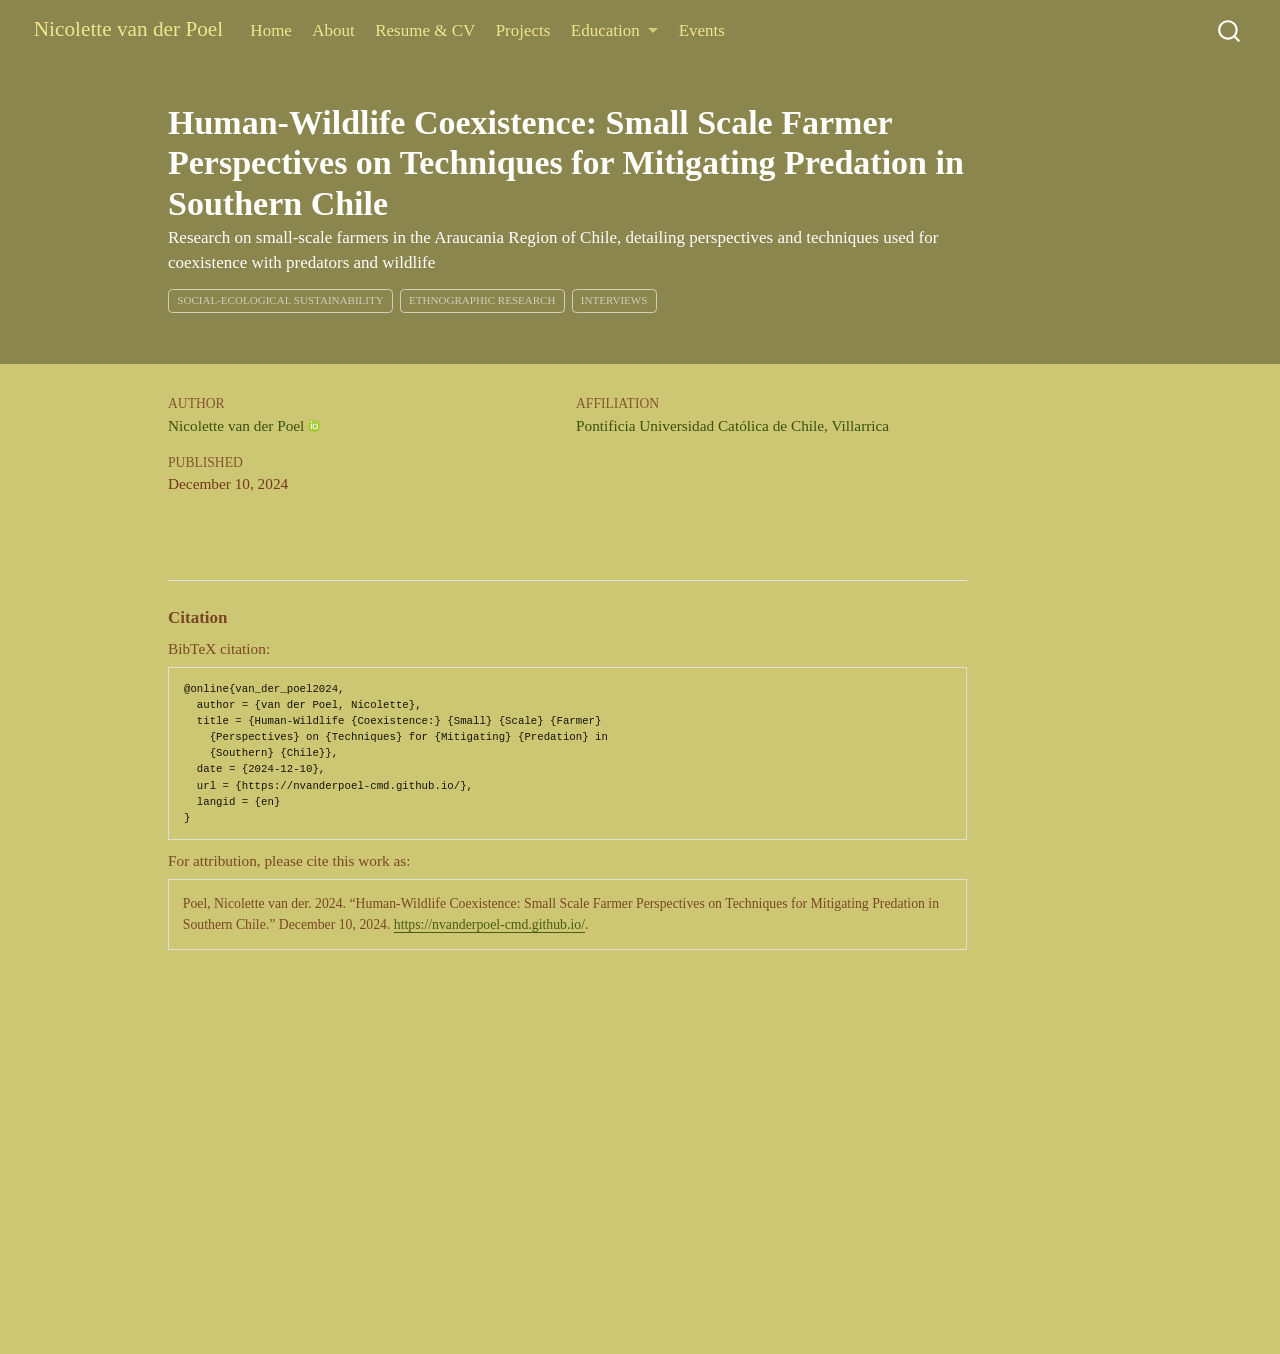
==== docs/projects/2024-fall-coexistence/index.html @ 3fca0892 "adding map" ====
<!DOCTYPE html>
<html xmlns="http://www.w3.org/1999/xhtml" lang="en" xml:lang="en"><head>

<meta charset="utf-8">
<meta name="generator" content="quarto-1.8.25">

<meta name="viewport" content="width=device-width, initial-scale=1.0, user-scalable=yes">

<meta name="author" content="Nicolette van der Poel">
<meta name="dcterms.date" content="2024-12-10">
<meta name="description" content="Research on small-scale farmers in the Araucania Region of Chile, detailing perspectives and techniques used for coexistence with predators and wildlife">

<title>Human-Wildlife Coexistence: Small Scale Farmer Perspectives on Techniques for Mitigating Predation in Southern Chile – Nicolette van der Poel</title>
<style>
code{white-space: pre-wrap;}
span.smallcaps{font-variant: small-caps;}
div.columns{display: flex; gap: min(4vw, 1.5em);}
div.column{flex: auto; overflow-x: auto;}
div.hanging-indent{margin-left: 1.5em; text-indent: -1.5em;}
ul.task-list{list-style: none;}
ul.task-list li input[type="checkbox"] {
  width: 0.8em;
  margin: 0 0.8em 0.2em -1em; /* quarto-specific, see https://github.com/quarto-dev/quarto-cli/issues/4556 */ 
  vertical-align: middle;
}
</style>


<script src="../../site_libs/quarto-nav/quarto-nav.js"></script>
<script src="../../site_libs/quarto-nav/headroom.min.js"></script>
<script src="../../site_libs/clipboard/clipboard.min.js"></script>
<script src="../../site_libs/quarto-search/autocomplete.umd.js"></script>
<script src="../../site_libs/quarto-search/fuse.min.js"></script>
<script src="../../site_libs/quarto-search/quarto-search.js"></script>
<meta name="quarto:offset" content="../../">
<script src="../../site_libs/quarto-html/quarto.js" type="module"></script>
<script src="../../site_libs/quarto-html/tabsets/tabsets.js" type="module"></script>
<script src="../../site_libs/quarto-html/axe/axe-check.js" type="module"></script>
<script src="../../site_libs/quarto-html/popper.min.js"></script>
<script src="../../site_libs/quarto-html/tippy.umd.min.js"></script>
<script src="../../site_libs/quarto-html/anchor.min.js"></script>
<link href="../../site_libs/quarto-html/tippy.css" rel="stylesheet">
<link href="../../site_libs/quarto-html/quarto-syntax-highlighting-7b89279ff1a6dce999919e0e67d4d9ec.css" rel="stylesheet" id="quarto-text-highlighting-styles">
<script src="../../site_libs/bootstrap/bootstrap.min.js"></script>
<link href="../../site_libs/bootstrap/bootstrap-icons.css" rel="stylesheet">
<link href="../../site_libs/bootstrap/bootstrap-9b3c58f791b14e5da4d002a91bb240f6.min.css" rel="stylesheet" append-hash="true" id="quarto-bootstrap" data-mode="light">
<script id="quarto-search-options" type="application/json">{
  "location": "navbar",
  "copy-button": false,
  "collapse-after": 3,
  "panel-placement": "end",
  "type": "overlay",
  "limit": 50,
  "keyboard-shortcut": [
    "f",
    "/",
    "s"
  ],
  "show-item-context": false,
  "language": {
    "search-no-results-text": "No results",
    "search-matching-documents-text": "matching documents",
    "search-copy-link-title": "Copy link to search",
    "search-hide-matches-text": "Hide additional matches",
    "search-more-match-text": "more match in this document",
    "search-more-matches-text": "more matches in this document",
    "search-clear-button-title": "Clear",
    "search-text-placeholder": "",
    "search-detached-cancel-button-title": "Cancel",
    "search-submit-button-title": "Submit",
    "search-label": "Search"
  }
}</script>


<link rel="stylesheet" href="../../styles.css">
</head>

<body class="nav-fixed quarto-light">

<div id="quarto-search-results"></div>
  <header id="quarto-header" class="headroom fixed-top quarto-banner">
    <nav class="navbar navbar-expand-lg " data-bs-theme="dark">
      <div class="navbar-container container-fluid">
      <div class="navbar-brand-container mx-auto">
    <a href="../../index.html" class="navbar-brand navbar-brand-logo">
    </a>
    <a class="navbar-brand" href="../../index.html">
    <span class="navbar-title">Nicolette van der Poel</span>
    </a>
  </div>
            <div id="quarto-search" class="" title="Search"></div>
          <button class="navbar-toggler" type="button" data-bs-toggle="collapse" data-bs-target="#navbarCollapse" aria-controls="navbarCollapse" role="menu" aria-expanded="false" aria-label="Toggle navigation" onclick="if (window.quartoToggleHeadroom) { window.quartoToggleHeadroom(); }">
  <span class="navbar-toggler-icon"></span>
</button>
          <div class="collapse navbar-collapse" id="navbarCollapse">
            <ul class="navbar-nav navbar-nav-scroll me-auto">
  <li class="nav-item">
    <a class="nav-link" href="../../index.html"> 
<span class="menu-text">Home</span></a>
  </li>  
  <li class="nav-item">
    <a class="nav-link" href="../../about.html"> 
<span class="menu-text">About</span></a>
  </li>  
  <li class="nav-item">
    <a class="nav-link" href="../../CV.html"> 
<span class="menu-text">Resume &amp; CV</span></a>
  </li>  
  <li class="nav-item">
    <a class="nav-link" href="../../projects/projects.html"> 
<span class="menu-text">Projects</span></a>
  </li>  
  <li class="nav-item dropdown ">
    <a class="nav-link dropdown-toggle" href="#" id="nav-menu-education" role="link" data-bs-toggle="dropdown" aria-expanded="false">
 <span class="menu-text">Education</span>
    </a>
    <ul class="dropdown-menu" aria-labelledby="nav-menu-education">    
        <li>
    <a class="dropdown-item" href="../../study_abroad.html">
 <span class="dropdown-text">Study Abroad</span></a>
  </li>  
        <li>
    <a class="dropdown-item" href="../../rowing.html">
 <span class="dropdown-text">Rowing</span></a>
  </li>  
    </ul>
  </li>
  <li class="nav-item">
    <span class="nav-link">
<span class="menu-text">Events</span>
    </span>
  </li>  
</ul>
          </div> <!-- /navcollapse -->
            <div class="quarto-navbar-tools">
</div>
      </div> <!-- /container-fluid -->
    </nav>
</header>
<!-- content -->
<header id="title-block-header" class="quarto-title-block default page-columns page-full">
  <div class="quarto-title-banner page-columns page-full">
    <div class="quarto-title column-body">
      <h1 class="title">Human-Wildlife Coexistence: Small Scale Farmer Perspectives on Techniques for Mitigating Predation in Southern Chile</h1>
                  <div>
        <div class="description">
          Research on small-scale farmers in the Araucania Region of Chile, detailing perspectives and techniques used for coexistence with predators and wildlife
        </div>
      </div>
                          <div class="quarto-categories">
                <div class="quarto-category">Social-Ecological Sustainability</div>
                <div class="quarto-category">Ethnographic Research</div>
                <div class="quarto-category">Interviews</div>
              </div>
                  </div>
  </div>
    
  <div class="quarto-title-meta-author">
    <div class="quarto-title-meta-heading">Author</div>
    <div class="quarto-title-meta-heading">Affiliation</div>
    
      <div class="quarto-title-meta-contents">
      <p class="author"><a href="https://nvanderpoel-cmd.github.io/">Nicolette van der Poel</a> <a href="https://orcid.org/0000-0002-5300-3075" class="quarto-title-author-orcid"> <img src="[data-uri]"></a></p>
    </div>
    <div class="quarto-title-meta-contents">
          <p class="affiliation">
              <a href="https://villarrica.uc.cl/">
              Pontificia Universidad Católica de Chile, Villarrica
              </a>
            </p>
        </div>
    </div>

  <div class="quarto-title-meta">

        
      <div>
      <div class="quarto-title-meta-heading">Published</div>
      <div class="quarto-title-meta-contents">
        <p class="date">December 10, 2024</p>
      </div>
    </div>
    
      
    </div>
    
  
  </header><div id="quarto-content" class="quarto-container page-columns page-rows-contents page-layout-article page-navbar">
<!-- sidebar -->
<!-- margin-sidebar -->
    <div id="quarto-margin-sidebar" class="sidebar margin-sidebar zindex-bottom">
        
    </div>
<!-- main -->
<main class="content quarto-banner-title-block" id="quarto-document-content">








<div id="quarto-appendix" class="default"><section class="quarto-appendix-contents" id="quarto-citation"><h2 class="anchored quarto-appendix-heading">Citation</h2><div><div class="quarto-appendix-secondary-label">BibTeX citation:</div><pre class="sourceCode code-with-copy quarto-appendix-bibtex"><code class="sourceCode bibtex">@online{van_der_poel2024,
  author = {van der Poel, Nicolette},
  title = {Human-Wildlife {Coexistence:} {Small} {Scale} {Farmer}
    {Perspectives} on {Techniques} for {Mitigating} {Predation} in
    {Southern} {Chile}},
  date = {2024-12-10},
  url = {https://nvanderpoel-cmd.github.io/},
  langid = {en}
}
</code><button title="Copy to Clipboard" class="code-copy-button"><i class="bi"></i></button></pre><div class="quarto-appendix-secondary-label">For attribution, please cite this work as:</div><div id="ref-van_der_poel2024" class="csl-entry quarto-appendix-citeas" role="listitem">
Poel, Nicolette van der. 2024. <span>“Human-Wildlife Coexistence: Small
Scale Farmer Perspectives on Techniques for Mitigating Predation in
Southern Chile.”</span> December 10, 2024. <a href="https://nvanderpoel-cmd.github.io/">https://nvanderpoel-cmd.github.io/</a>.
</div></div></section></div></main> <!-- /main -->
<script id="quarto-html-after-body" type="application/javascript">
  window.document.addEventListener("DOMContentLoaded", function (event) {
    const icon = "";
    const anchorJS = new window.AnchorJS();
    anchorJS.options = {
      placement: 'right',
      icon: icon
    };
    anchorJS.add('.anchored');
    const isCodeAnnotation = (el) => {
      for (const clz of el.classList) {
        if (clz.startsWith('code-annotation-')) {                     
          return true;
        }
      }
      return false;
    }
    const onCopySuccess = function(e) {
      // button target
      const button = e.trigger;
      // don't keep focus
      button.blur();
      // flash "checked"
      button.classList.add('code-copy-button-checked');
      var currentTitle = button.getAttribute("title");
      button.setAttribute("title", "Copied!");
      let tooltip;
      if (window.bootstrap) {
        button.setAttribute("data-bs-toggle", "tooltip");
        button.setAttribute("data-bs-placement", "left");
        button.setAttribute("data-bs-title", "Copied!");
        tooltip = new bootstrap.Tooltip(button, 
          { trigger: "manual", 
            customClass: "code-copy-button-tooltip",
            offset: [0, -8]});
        tooltip.show();    
      }
      setTimeout(function() {
        if (tooltip) {
          tooltip.hide();
          button.removeAttribute("data-bs-title");
          button.removeAttribute("data-bs-toggle");
          button.removeAttribute("data-bs-placement");
        }
        button.setAttribute("title", currentTitle);
        button.classList.remove('code-copy-button-checked');
      }, 1000);
      // clear code selection
      e.clearSelection();
    }
    const getTextToCopy = function(trigger) {
      const outerScaffold = trigger.parentElement.cloneNode(true);
      const codeEl = outerScaffold.querySelector('code');
      for (const childEl of codeEl.children) {
        if (isCodeAnnotation(childEl)) {
          childEl.remove();
        }
      }
      return codeEl.innerText;
    }
    const clipboard = new window.ClipboardJS('.code-copy-button:not([data-in-quarto-modal])', {
      text: getTextToCopy
    });
    clipboard.on('success', onCopySuccess);
    if (window.document.getElementById('quarto-embedded-source-code-modal')) {
      const clipboardModal = new window.ClipboardJS('.code-copy-button[data-in-quarto-modal]', {
        text: getTextToCopy,
        container: window.document.getElementById('quarto-embedded-source-code-modal')
      });
      clipboardModal.on('success', onCopySuccess);
    }
      var localhostRegex = new RegExp(/^(?:http|https):\/\/localhost\:?[0-9]*\//);
      var mailtoRegex = new RegExp(/^mailto:/);
        var filterRegex = new RegExp('/' + window.location.host + '/');
      var isInternal = (href) => {
          return filterRegex.test(href) || localhostRegex.test(href) || mailtoRegex.test(href);
      }
      // Inspect non-navigation links and adorn them if external
     var links = window.document.querySelectorAll('a[href]:not(.nav-link):not(.navbar-brand):not(.toc-action):not(.sidebar-link):not(.sidebar-item-toggle):not(.pagination-link):not(.no-external):not([aria-hidden]):not(.dropdown-item):not(.quarto-navigation-tool):not(.about-link)');
      for (var i=0; i<links.length; i++) {
        const link = links[i];
        if (!isInternal(link.href)) {
          // undo the damage that might have been done by quarto-nav.js in the case of
          // links that we want to consider external
          if (link.dataset.originalHref !== undefined) {
            link.href = link.dataset.originalHref;
          }
        }
      }
    function tippyHover(el, contentFn, onTriggerFn, onUntriggerFn) {
      const config = {
        allowHTML: true,
        maxWidth: 500,
        delay: 100,
        arrow: false,
        appendTo: function(el) {
            return el.parentElement;
        },
        interactive: true,
        interactiveBorder: 10,
        theme: 'quarto',
        placement: 'bottom-start',
      };
      if (contentFn) {
        config.content = contentFn;
      }
      if (onTriggerFn) {
        config.onTrigger = onTriggerFn;
      }
      if (onUntriggerFn) {
        config.onUntrigger = onUntriggerFn;
      }
      window.tippy(el, config); 
    }
    const noterefs = window.document.querySelectorAll('a[role="doc-noteref"]');
    for (var i=0; i<noterefs.length; i++) {
      const ref = noterefs[i];
      tippyHover(ref, function() {
        // use id or data attribute instead here
        let href = ref.getAttribute('data-footnote-href') || ref.getAttribute('href');
        try { href = new URL(href).hash; } catch {}
        const id = href.replace(/^#\/?/, "");
        const note = window.document.getElementById(id);
        if (note) {
          return note.innerHTML;
        } else {
          return "";
        }
      });
    }
    const xrefs = window.document.querySelectorAll('a.quarto-xref');
    const processXRef = (id, note) => {
      // Strip column container classes
      const stripColumnClz = (el) => {
        el.classList.remove("page-full", "page-columns");
        if (el.children) {
          for (const child of el.children) {
            stripColumnClz(child);
          }
        }
      }
      stripColumnClz(note)
      if (id === null || id.startsWith('sec-')) {
        // Special case sections, only their first couple elements
        const container = document.createElement("div");
        if (note.children && note.children.length > 2) {
          container.appendChild(note.children[0].cloneNode(true));
          for (let i = 1; i < note.children.length; i++) {
            const child = note.children[i];
            if (child.tagName === "P" && child.innerText === "") {
              continue;
            } else {
              container.appendChild(child.cloneNode(true));
              break;
            }
          }
          if (window.Quarto?.typesetMath) {
            window.Quarto.typesetMath(container);
          }
          return container.innerHTML
        } else {
          if (window.Quarto?.typesetMath) {
            window.Quarto.typesetMath(note);
          }
          return note.innerHTML;
        }
      } else {
        // Remove any anchor links if they are present
        const anchorLink = note.querySelector('a.anchorjs-link');
        if (anchorLink) {
          anchorLink.remove();
        }
        if (window.Quarto?.typesetMath) {
          window.Quarto.typesetMath(note);
        }
        if (note.classList.contains("callout")) {
          return note.outerHTML;
        } else {
          return note.innerHTML;
        }
      }
    }
    for (var i=0; i<xrefs.length; i++) {
      const xref = xrefs[i];
      tippyHover(xref, undefined, function(instance) {
        instance.disable();
        let url = xref.getAttribute('href');
        let hash = undefined; 
        if (url.startsWith('#')) {
          hash = url;
        } else {
          try { hash = new URL(url).hash; } catch {}
        }
        if (hash) {
          const id = hash.replace(/^#\/?/, "");
          const note = window.document.getElementById(id);
          if (note !== null) {
            try {
              const html = processXRef(id, note.cloneNode(true));
              instance.setContent(html);
            } finally {
              instance.enable();
              instance.show();
            }
          } else {
            // See if we can fetch this
            fetch(url.split('#')[0])
            .then(res => res.text())
            .then(html => {
              const parser = new DOMParser();
              const htmlDoc = parser.parseFromString(html, "text/html");
              const note = htmlDoc.getElementById(id);
              if (note !== null) {
                const html = processXRef(id, note);
                instance.setContent(html);
              } 
            }).finally(() => {
              instance.enable();
              instance.show();
            });
          }
        } else {
          // See if we can fetch a full url (with no hash to target)
          // This is a special case and we should probably do some content thinning / targeting
          fetch(url)
          .then(res => res.text())
          .then(html => {
            const parser = new DOMParser();
            const htmlDoc = parser.parseFromString(html, "text/html");
            const note = htmlDoc.querySelector('main.content');
            if (note !== null) {
              // This should only happen for chapter cross references
              // (since there is no id in the URL)
              // remove the first header
              if (note.children.length > 0 && note.children[0].tagName === "HEADER") {
                note.children[0].remove();
              }
              const html = processXRef(null, note);
              instance.setContent(html);
            } 
          }).finally(() => {
            instance.enable();
            instance.show();
          });
        }
      }, function(instance) {
      });
    }
        let selectedAnnoteEl;
        const selectorForAnnotation = ( cell, annotation) => {
          let cellAttr = 'data-code-cell="' + cell + '"';
          let lineAttr = 'data-code-annotation="' +  annotation + '"';
          const selector = 'span[' + cellAttr + '][' + lineAttr + ']';
          return selector;
        }
        const selectCodeLines = (annoteEl) => {
          const doc = window.document;
          const targetCell = annoteEl.getAttribute("data-target-cell");
          const targetAnnotation = annoteEl.getAttribute("data-target-annotation");
          const annoteSpan = window.document.querySelector(selectorForAnnotation(targetCell, targetAnnotation));
          const lines = annoteSpan.getAttribute("data-code-lines").split(",");
          const lineIds = lines.map((line) => {
            return targetCell + "-" + line;
          })
          let top = null;
          let height = null;
          let parent = null;
          if (lineIds.length > 0) {
              //compute the position of the single el (top and bottom and make a div)
              const el = window.document.getElementById(lineIds[0]);
              top = el.offsetTop;
              height = el.offsetHeight;
              parent = el.parentElement.parentElement;
            if (lineIds.length > 1) {
              const lastEl = window.document.getElementById(lineIds[lineIds.length - 1]);
              const bottom = lastEl.offsetTop + lastEl.offsetHeight;
              height = bottom - top;
            }
            if (top !== null && height !== null && parent !== null) {
              // cook up a div (if necessary) and position it 
              let div = window.document.getElementById("code-annotation-line-highlight");
              if (div === null) {
                div = window.document.createElement("div");
                div.setAttribute("id", "code-annotation-line-highlight");
                div.style.position = 'absolute';
                parent.appendChild(div);
              }
              div.style.top = top - 2 + "px";
              div.style.height = height + 4 + "px";
              div.style.left = 0;
              let gutterDiv = window.document.getElementById("code-annotation-line-highlight-gutter");
              if (gutterDiv === null) {
                gutterDiv = window.document.createElement("div");
                gutterDiv.setAttribute("id", "code-annotation-line-highlight-gutter");
                gutterDiv.style.position = 'absolute';
                const codeCell = window.document.getElementById(targetCell);
                const gutter = codeCell.querySelector('.code-annotation-gutter');
                gutter.appendChild(gutterDiv);
              }
              gutterDiv.style.top = top - 2 + "px";
              gutterDiv.style.height = height + 4 + "px";
            }
            selectedAnnoteEl = annoteEl;
          }
        };
        const unselectCodeLines = () => {
          const elementsIds = ["code-annotation-line-highlight", "code-annotation-line-highlight-gutter"];
          elementsIds.forEach((elId) => {
            const div = window.document.getElementById(elId);
            if (div) {
              div.remove();
            }
          });
          selectedAnnoteEl = undefined;
        };
          // Handle positioning of the toggle
      window.addEventListener(
        "resize",
        throttle(() => {
          elRect = undefined;
          if (selectedAnnoteEl) {
            selectCodeLines(selectedAnnoteEl);
          }
        }, 10)
      );
      function throttle(fn, ms) {
      let throttle = false;
      let timer;
        return (...args) => {
          if(!throttle) { // first call gets through
              fn.apply(this, args);
              throttle = true;
          } else { // all the others get throttled
              if(timer) clearTimeout(timer); // cancel #2
              timer = setTimeout(() => {
                fn.apply(this, args);
                timer = throttle = false;
              }, ms);
          }
        };
      }
        // Attach click handler to the DT
        const annoteDls = window.document.querySelectorAll('dt[data-target-cell]');
        for (const annoteDlNode of annoteDls) {
          annoteDlNode.addEventListener('click', (event) => {
            const clickedEl = event.target;
            if (clickedEl !== selectedAnnoteEl) {
              unselectCodeLines();
              const activeEl = window.document.querySelector('dt[data-target-cell].code-annotation-active');
              if (activeEl) {
                activeEl.classList.remove('code-annotation-active');
              }
              selectCodeLines(clickedEl);
              clickedEl.classList.add('code-annotation-active');
            } else {
              // Unselect the line
              unselectCodeLines();
              clickedEl.classList.remove('code-annotation-active');
            }
          });
        }
    const findCites = (el) => {
      const parentEl = el.parentElement;
      if (parentEl) {
        const cites = parentEl.dataset.cites;
        if (cites) {
          return {
            el,
            cites: cites.split(' ')
          };
        } else {
          return findCites(el.parentElement)
        }
      } else {
        return undefined;
      }
    };
    var bibliorefs = window.document.querySelectorAll('a[role="doc-biblioref"]');
    for (var i=0; i<bibliorefs.length; i++) {
      const ref = bibliorefs[i];
      const citeInfo = findCites(ref);
      if (citeInfo) {
        tippyHover(citeInfo.el, function() {
          var popup = window.document.createElement('div');
          citeInfo.cites.forEach(function(cite) {
            var citeDiv = window.document.createElement('div');
            citeDiv.classList.add('hanging-indent');
            citeDiv.classList.add('csl-entry');
            var biblioDiv = window.document.getElementById('ref-' + cite);
            if (biblioDiv) {
              citeDiv.innerHTML = biblioDiv.innerHTML;
            }
            popup.appendChild(citeDiv);
          });
          return popup.innerHTML;
        });
      }
    }
  });
  </script>
</div> <!-- /content -->




</body></html>
---- docs/site_libs/quarto-html/tippy.css ----
.tippy-box[data-animation=fade][data-state=hidden]{opacity:0}[data-tippy-root]{max-width:calc(100vw - 10px)}.tippy-box{position:relative;background-color:#333;color:#fff;border-radius:4px;font-size:14px;line-height:1.4;white-space:normal;outline:0;transition-property:transform,visibility,opacity}.tippy-box[data-placement^=top]>.tippy-arrow{bottom:0}.tippy-box[data-placement^=top]>.tippy-arrow:before{bottom:-7px;left:0;border-width:8px 8px 0;border-top-color:initial;transform-origin:center top}.tippy-box[data-placement^=bottom]>.tippy-arrow{top:0}.tippy-box[data-placement^=bottom]>.tippy-arrow:before{top:-7px;left:0;border-width:0 8px 8px;border-bottom-color:initial;transform-origin:center bottom}.tippy-box[data-placement^=left]>.tippy-arrow{right:0}.tippy-box[data-placement^=left]>.tippy-arrow:before{border-width:8px 0 8px 8px;border-left-color:initial;right:-7px;transform-origin:center left}.tippy-box[data-placement^=right]>.tippy-arrow{left:0}.tippy-box[data-placement^=right]>.tippy-arrow:before{left:-7px;border-width:8px 8px 8px 0;border-right-color:initial;transform-origin:center right}.tippy-box[data-inertia][data-state=visible]{transition-timing-function:cubic-bezier(.54,1.5,.38,1.11)}.tippy-arrow{width:16px;height:16px;color:#333}.tippy-arrow:before{content:"";position:absolute;border-color:transparent;border-style:solid}.tippy-content{position:relative;padding:5px 9px;z-index:1}
---- docs/site_libs/quarto-html/quarto-syntax-highlighting-7b89279ff1a6dce999919e0e67d4d9ec.css ----
/* quarto syntax highlight colors */
:root {
  --quarto-hl-ot-color: #003B4F;
  --quarto-hl-at-color: #657422;
  --quarto-hl-ss-color: #20794D;
  --quarto-hl-an-color: #5E5E5E;
  --quarto-hl-fu-color: #4758AB;
  --quarto-hl-st-color: #20794D;
  --quarto-hl-cf-color: #003B4F;
  --quarto-hl-op-color: #5E5E5E;
  --quarto-hl-er-color: #AD0000;
  --quarto-hl-bn-color: #AD0000;
  --quarto-hl-al-color: #AD0000;
  --quarto-hl-va-color: #111111;
  --quarto-hl-bu-color: inherit;
  --quarto-hl-ex-color: inherit;
  --quarto-hl-pp-color: #AD0000;
  --quarto-hl-in-color: #5E5E5E;
  --quarto-hl-vs-color: #20794D;
  --quarto-hl-wa-color: #5E5E5E;
  --quarto-hl-do-color: #5E5E5E;
  --quarto-hl-im-color: #00769E;
  --quarto-hl-ch-color: #20794D;
  --quarto-hl-dt-color: #AD0000;
  --quarto-hl-fl-color: #AD0000;
  --quarto-hl-co-color: #5E5E5E;
  --quarto-hl-cv-color: #5E5E5E;
  --quarto-hl-cn-color: #8f5902;
  --quarto-hl-sc-color: #5E5E5E;
  --quarto-hl-dv-color: #AD0000;
  --quarto-hl-kw-color: #003B4F;
}

/* other quarto variables */
:root {
  --quarto-font-monospace: SFMono-Regular, Menlo, Monaco, Consolas, "Liberation Mono", "Courier New", monospace;
}

/* syntax highlight based on Pandoc's rules */
pre > code.sourceCode > span {
  color: #003B4F;
}

code.sourceCode > span {
  color: #003B4F;
}

div.sourceCode,
div.sourceCode pre.sourceCode {
  color: #003B4F;
}

/* Normal */
code span {
  color: #003B4F;
}

/* Alert */
code span.al {
  color: #AD0000;
  font-style: inherit;
}

/* Annotation */
code span.an {
  color: #5E5E5E;
  font-style: inherit;
}

/* Attribute */
code span.at {
  color: #657422;
  font-style: inherit;
}

/* BaseN */
code span.bn {
  color: #AD0000;
  font-style: inherit;
}

/* BuiltIn */
code span.bu {
  font-style: inherit;
}

/* ControlFlow */
code span.cf {
  color: #003B4F;
  font-weight: bold;
  font-style: inherit;
}

/* Char */
code span.ch {
  color: #20794D;
  font-style: inherit;
}

/* Constant */
code span.cn {
  color: #8f5902;
  font-style: inherit;
}

/* Comment */
code span.co {
  color: #5E5E5E;
  font-style: inherit;
}

/* CommentVar */
code span.cv {
  color: #5E5E5E;
  font-style: italic;
}

/* Documentation */
code span.do {
  color: #5E5E5E;
  font-style: italic;
}

/* DataType */
code span.dt {
  color: #AD0000;
  font-style: inherit;
}

/* DecVal */
code span.dv {
  color: #AD0000;
  font-style: inherit;
}

/* Error */
code span.er {
  color: #AD0000;
  font-style: inherit;
}

/* Extension */
code span.ex {
  font-style: inherit;
}

/* Float */
code span.fl {
  color: #AD0000;
  font-style: inherit;
}

/* Function */
code span.fu {
  color: #4758AB;
  font-style: inherit;
}

/* Import */
code span.im {
  color: #00769E;
  font-style: inherit;
}

/* Information */
code span.in {
  color: #5E5E5E;
  font-style: inherit;
}

/* Keyword */
code span.kw {
  color: #003B4F;
  font-weight: bold;
  font-style: inherit;
}

/* Operator */
code span.op {
  color: #5E5E5E;
  font-style: inherit;
}

/* Other */
code span.ot {
  color: #003B4F;
  font-style: inherit;
}

/* Preprocessor */
code span.pp {
  color: #AD0000;
  font-style: inherit;
}

/* SpecialChar */
code span.sc {
  color: #5E5E5E;
  font-style: inherit;
}

/* SpecialString */
code span.ss {
  color: #20794D;
  font-style: inherit;
}

/* String */
code span.st {
  color: #20794D;
  font-style: inherit;
}

/* Variable */
code span.va {
  color: #111111;
  font-style: inherit;
}

/* VerbatimString */
code span.vs {
  color: #20794D;
  font-style: inherit;
}

/* Warning */
code span.wa {
  color: #5E5E5E;
  font-style: italic;
}

.prevent-inlining {
  content: "</";
}

/*# sourceMappingURL=3944bc705cfaf4c80e56f77c5205168a.css.map */
---- docs/styles.css ----
// define Sass vars 
$dark_olive: #B3B854;
$khakisp: #BDB76B;
$darkbrown: #713A1C;
$khaki: #F0E68C;


// use vars in CSS rules (we'll learn more about how to write CSS soon!) 
h1, h2, h3 {
  color: $dark_olive;
}

.btn {
  background: $khakisp;
  color: $dark_olive; 
  border-color: $darkbrown;
}
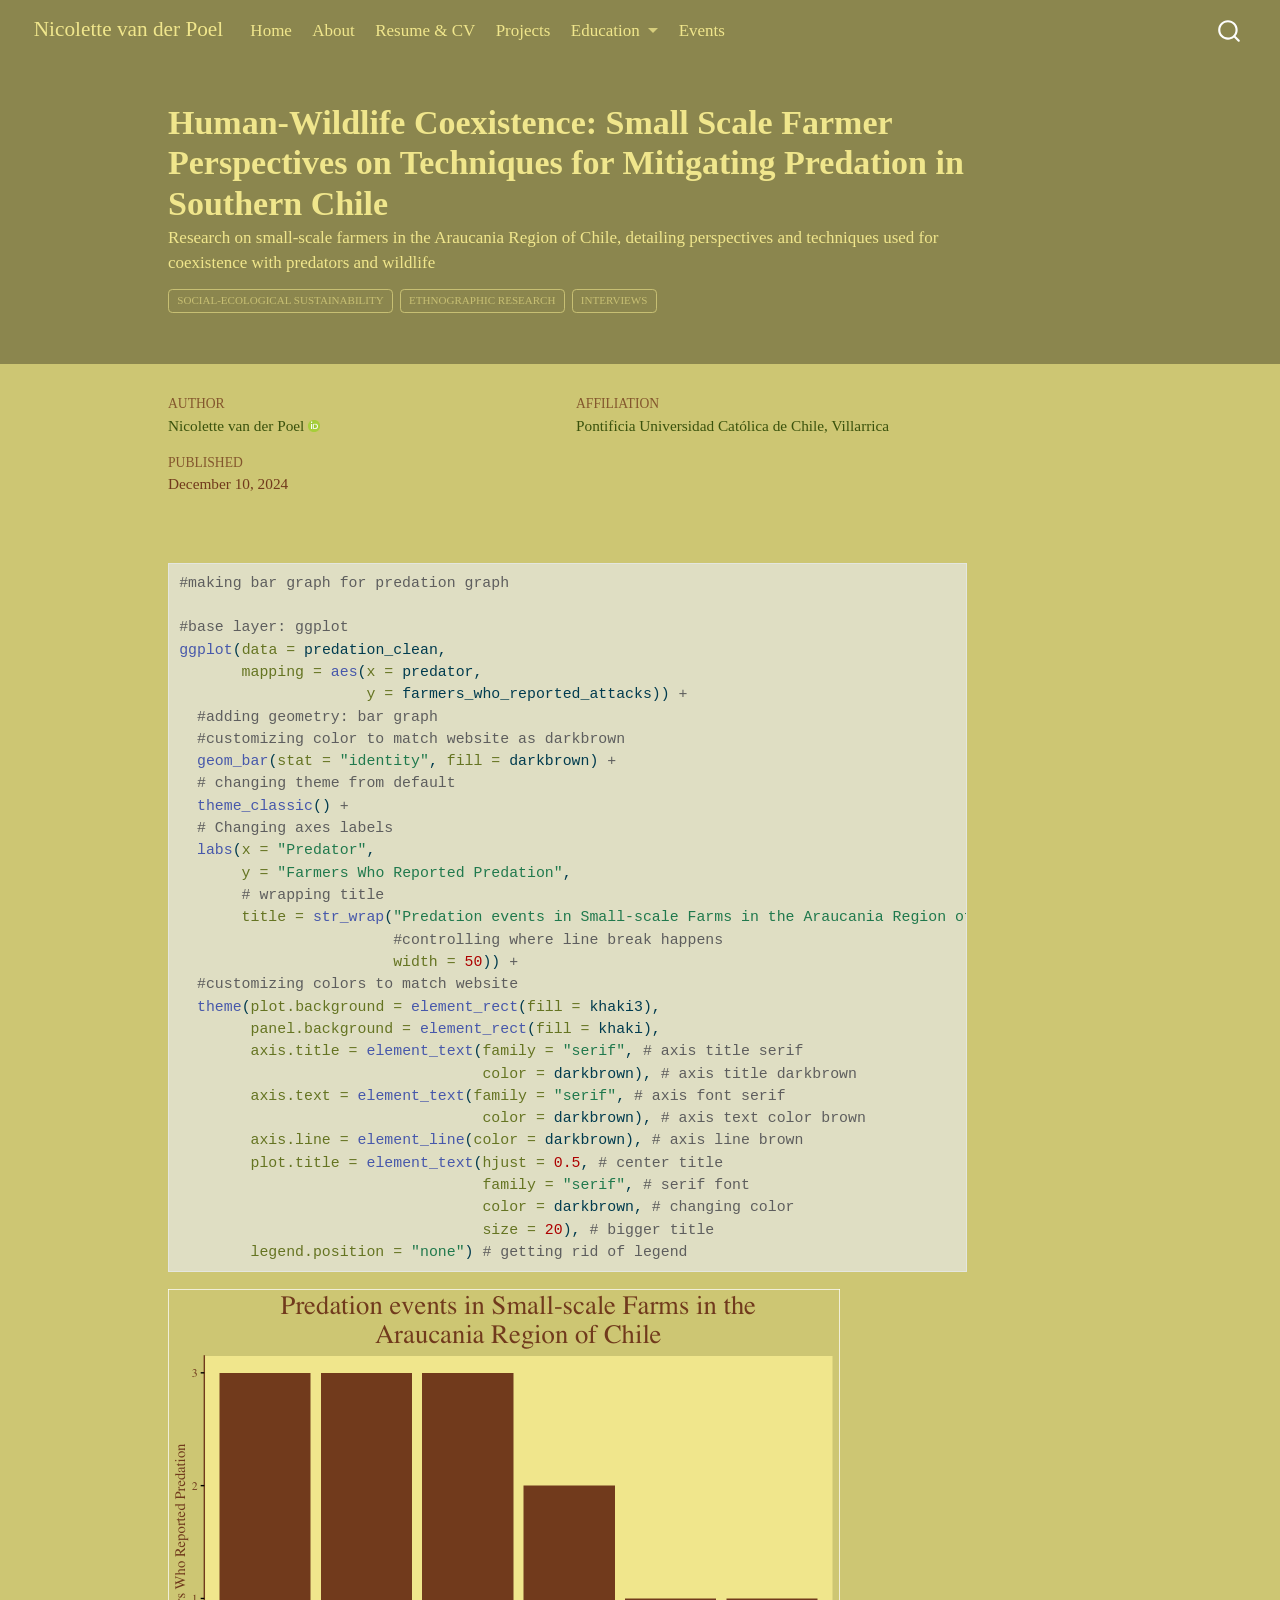
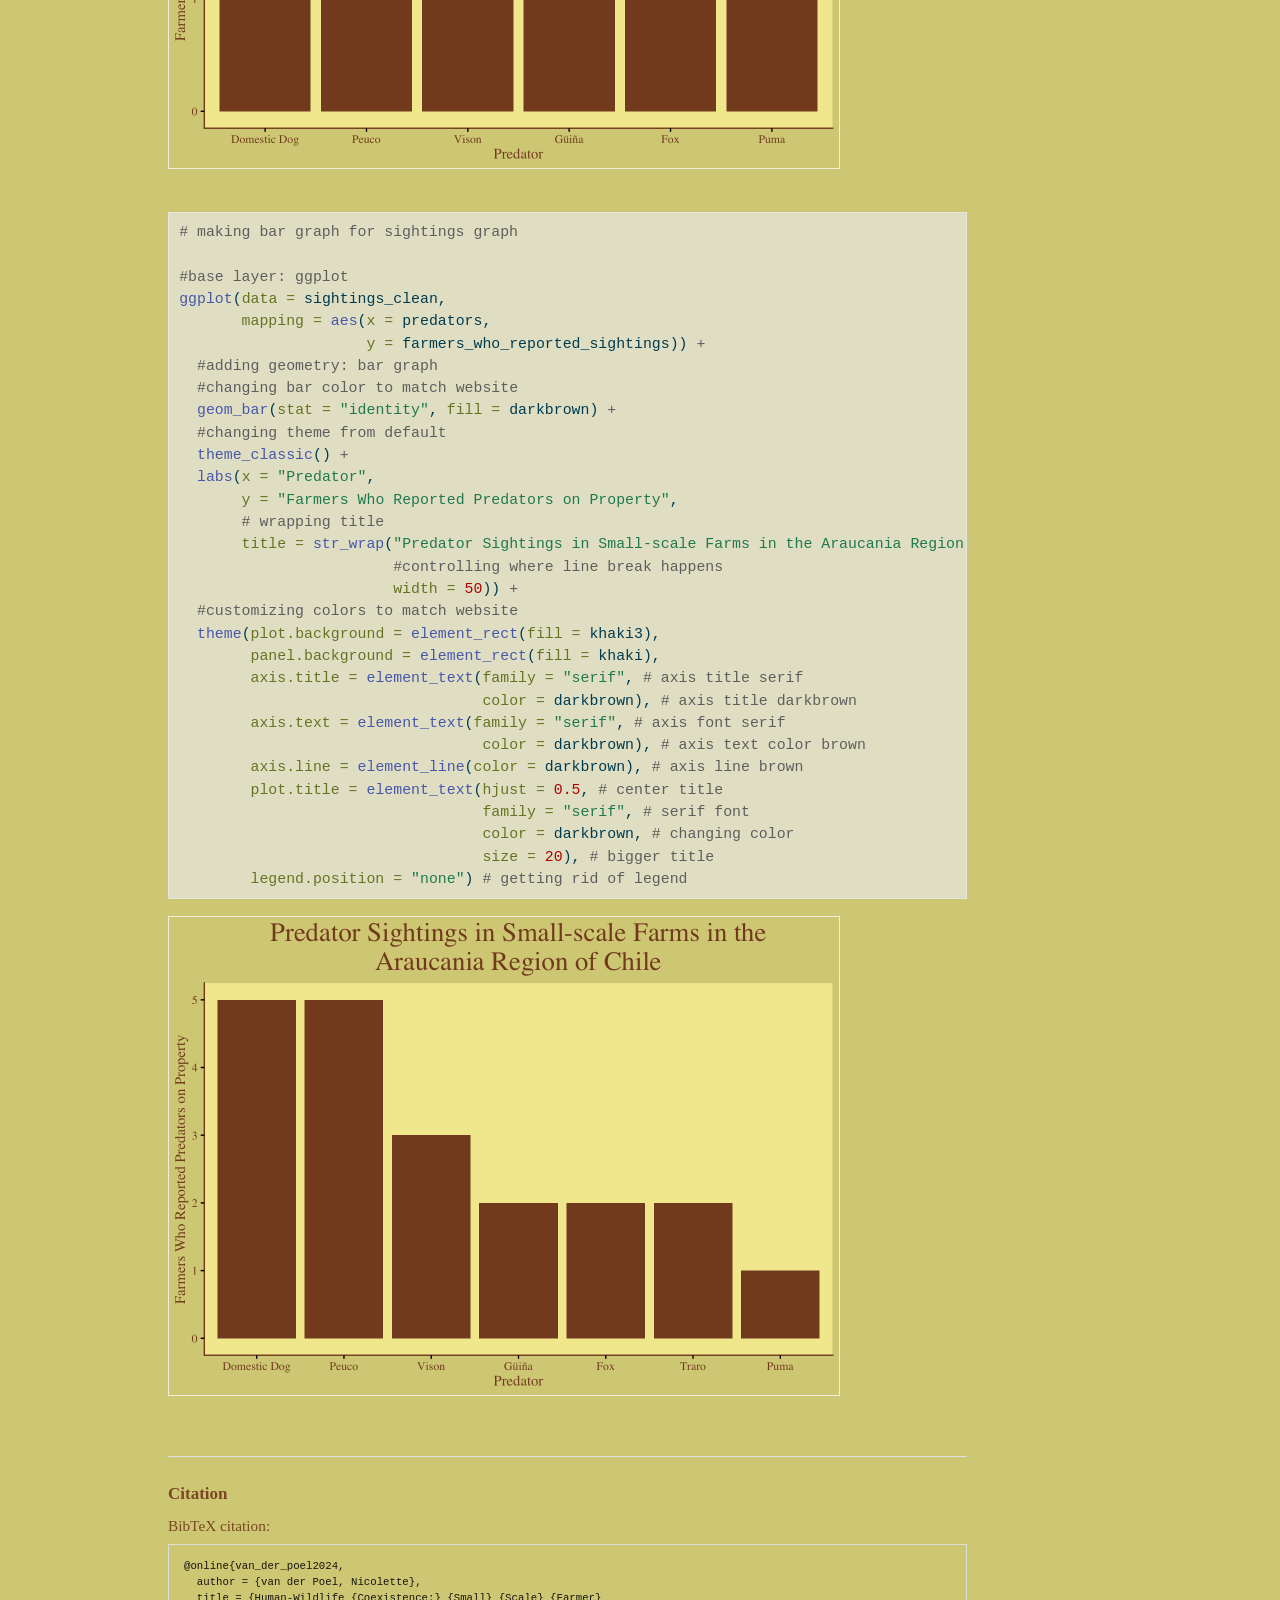
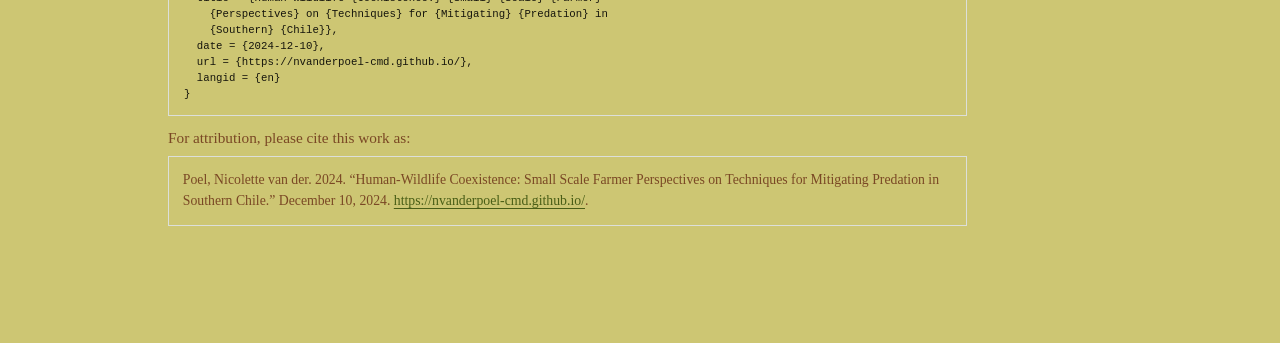
==== commit 9bf6b7b0: "changes to aesthetica and banner" ====
--- a/docs/projects/2024-fall-coexistence/index.html
+++ b/docs/projects/2024-fall-coexistence/index.html
@@ -22,6 +22,41 @@
   width: 0.8em;
   margin: 0 0.8em 0.2em -1em; /* quarto-specific, see https://github.com/quarto-dev/quarto-cli/issues/4556 */ 
   vertical-align: middle;
+}
+/* CSS for syntax highlighting */
+html { -webkit-text-size-adjust: 100%; }
+pre > code.sourceCode { white-space: pre; position: relative; }
+pre > code.sourceCode > span { display: inline-block; line-height: 1.25; }
+pre > code.sourceCode > span:empty { height: 1.2em; }
+.sourceCode { overflow: visible; }
+code.sourceCode > span { color: inherit; text-decoration: inherit; }
+div.sourceCode { margin: 1em 0; }
+pre.sourceCode { margin: 0; }
+@media screen {
+div.sourceCode { overflow: auto; }
+}
+@media print {
+pre > code.sourceCode { white-space: pre-wrap; }
+pre > code.sourceCode > span { text-indent: -5em; padding-left: 5em; }
+}
+pre.numberSource code
+  { counter-reset: source-line 0; }
+pre.numberSource code > span
+  { position: relative; left: -4em; counter-increment: source-line; }
+pre.numberSource code > span > a:first-child::before
+  { content: counter(source-line);
+    position: relative; left: -1em; text-align: right; vertical-align: baseline;
+    border: none; display: inline-block;
+    -webkit-touch-callout: none; -webkit-user-select: none;
+    -khtml-user-select: none; -moz-user-select: none;
+    -ms-user-select: none; user-select: none;
+    padding: 0 4px; width: 4em;
+  }
+pre.numberSource { margin-left: 3em;  padding-left: 4px; }
+div.sourceCode
+  {   }
+@media screen {
+pre > code.sourceCode > span > a:first-child::before { text-decoration: underline; }
 }
 </style>
 
@@ -43,7 +78,7 @@
 <link href="../../site_libs/quarto-html/quarto-syntax-highlighting-7b89279ff1a6dce999919e0e67d4d9ec.css" rel="stylesheet" id="quarto-text-highlighting-styles">
 <script src="../../site_libs/bootstrap/bootstrap.min.js"></script>
 <link href="../../site_libs/bootstrap/bootstrap-icons.css" rel="stylesheet">
-<link href="../../site_libs/bootstrap/bootstrap-9b3c58f791b14e5da4d002a91bb240f6.min.css" rel="stylesheet" append-hash="true" id="quarto-bootstrap" data-mode="light">
+<link href="../../site_libs/bootstrap/bootstrap-6fc08f0b5b0c1828bf74d64142d1db09.min.css" rel="stylesheet" append-hash="true" id="quarto-bootstrap" data-mode="light">
 <script id="quarto-search-options" type="application/json">{
   "location": "navbar",
   "copy-button": false,
@@ -199,6 +234,85 @@
 
 
 
+<div class="cell">
+<div class="code-copy-outer-scaffold"><div class="sourceCode cell-code" id="cb1"><pre class="sourceCode r code-with-copy"><code class="sourceCode r"><span id="cb1-1"><a href="#cb1-1" aria-hidden="true" tabindex="-1"></a><span class="co">#making bar graph for predation graph</span></span>
+<span id="cb1-2"><a href="#cb1-2" aria-hidden="true" tabindex="-1"></a></span>
+<span id="cb1-3"><a href="#cb1-3" aria-hidden="true" tabindex="-1"></a><span class="co">#base layer: ggplot</span></span>
+<span id="cb1-4"><a href="#cb1-4" aria-hidden="true" tabindex="-1"></a><span class="fu">ggplot</span>(<span class="at">data =</span> predation_clean,</span>
+<span id="cb1-5"><a href="#cb1-5" aria-hidden="true" tabindex="-1"></a>       <span class="at">mapping =</span> <span class="fu">aes</span>(<span class="at">x =</span> predator,</span>
+<span id="cb1-6"><a href="#cb1-6" aria-hidden="true" tabindex="-1"></a>                     <span class="at">y =</span> farmers_who_reported_attacks)) <span class="sc">+</span></span>
+<span id="cb1-7"><a href="#cb1-7" aria-hidden="true" tabindex="-1"></a>  <span class="co">#adding geometry: bar graph</span></span>
+<span id="cb1-8"><a href="#cb1-8" aria-hidden="true" tabindex="-1"></a>  <span class="co">#customizing color to match website as darkbrown</span></span>
+<span id="cb1-9"><a href="#cb1-9" aria-hidden="true" tabindex="-1"></a>  <span class="fu">geom_bar</span>(<span class="at">stat =</span> <span class="st">"identity"</span>, <span class="at">fill =</span> darkbrown) <span class="sc">+</span></span>
+<span id="cb1-10"><a href="#cb1-10" aria-hidden="true" tabindex="-1"></a>  <span class="co"># changing theme from default</span></span>
+<span id="cb1-11"><a href="#cb1-11" aria-hidden="true" tabindex="-1"></a>  <span class="fu">theme_classic</span>() <span class="sc">+</span></span>
+<span id="cb1-12"><a href="#cb1-12" aria-hidden="true" tabindex="-1"></a>  <span class="co"># Changing axes labels</span></span>
+<span id="cb1-13"><a href="#cb1-13" aria-hidden="true" tabindex="-1"></a>  <span class="fu">labs</span>(<span class="at">x =</span> <span class="st">"Predator"</span>,</span>
+<span id="cb1-14"><a href="#cb1-14" aria-hidden="true" tabindex="-1"></a>       <span class="at">y =</span> <span class="st">"Farmers Who Reported Predation"</span>,</span>
+<span id="cb1-15"><a href="#cb1-15" aria-hidden="true" tabindex="-1"></a>       <span class="co"># wrapping title</span></span>
+<span id="cb1-16"><a href="#cb1-16" aria-hidden="true" tabindex="-1"></a>       <span class="at">title =</span> <span class="fu">str_wrap</span>(<span class="st">"Predation events in Small-scale Farms in the Araucania Region of Chile"</span>,</span>
+<span id="cb1-17"><a href="#cb1-17" aria-hidden="true" tabindex="-1"></a>                        <span class="co">#controlling where line break happens</span></span>
+<span id="cb1-18"><a href="#cb1-18" aria-hidden="true" tabindex="-1"></a>                        <span class="at">width =</span> <span class="dv">50</span>)) <span class="sc">+</span></span>
+<span id="cb1-19"><a href="#cb1-19" aria-hidden="true" tabindex="-1"></a>  <span class="co">#customizing colors to match website</span></span>
+<span id="cb1-20"><a href="#cb1-20" aria-hidden="true" tabindex="-1"></a>  <span class="fu">theme</span>(<span class="at">plot.background =</span> <span class="fu">element_rect</span>(<span class="at">fill =</span> khaki3),</span>
+<span id="cb1-21"><a href="#cb1-21" aria-hidden="true" tabindex="-1"></a>        <span class="at">panel.background =</span> <span class="fu">element_rect</span>(<span class="at">fill =</span> khaki),</span>
+<span id="cb1-22"><a href="#cb1-22" aria-hidden="true" tabindex="-1"></a>        <span class="at">axis.title =</span> <span class="fu">element_text</span>(<span class="at">family =</span> <span class="st">"serif"</span>, <span class="co"># axis title serif</span></span>
+<span id="cb1-23"><a href="#cb1-23" aria-hidden="true" tabindex="-1"></a>                                  <span class="at">color =</span> darkbrown), <span class="co"># axis title darkbrown</span></span>
+<span id="cb1-24"><a href="#cb1-24" aria-hidden="true" tabindex="-1"></a>        <span class="at">axis.text =</span> <span class="fu">element_text</span>(<span class="at">family =</span> <span class="st">"serif"</span>, <span class="co"># axis font serif</span></span>
+<span id="cb1-25"><a href="#cb1-25" aria-hidden="true" tabindex="-1"></a>                                  <span class="at">color =</span> darkbrown), <span class="co"># axis text color brown</span></span>
+<span id="cb1-26"><a href="#cb1-26" aria-hidden="true" tabindex="-1"></a>        <span class="at">axis.line =</span> <span class="fu">element_line</span>(<span class="at">color =</span> darkbrown), <span class="co"># axis line brown</span></span>
+<span id="cb1-27"><a href="#cb1-27" aria-hidden="true" tabindex="-1"></a>        <span class="at">plot.title =</span> <span class="fu">element_text</span>(<span class="at">hjust =</span> <span class="fl">0.5</span>, <span class="co"># center title</span></span>
+<span id="cb1-28"><a href="#cb1-28" aria-hidden="true" tabindex="-1"></a>                                  <span class="at">family =</span> <span class="st">"serif"</span>, <span class="co"># serif font</span></span>
+<span id="cb1-29"><a href="#cb1-29" aria-hidden="true" tabindex="-1"></a>                                  <span class="at">color =</span> darkbrown, <span class="co"># changing color</span></span>
+<span id="cb1-30"><a href="#cb1-30" aria-hidden="true" tabindex="-1"></a>                                  <span class="at">size =</span> <span class="dv">20</span>), <span class="co"># bigger title</span></span>
+<span id="cb1-31"><a href="#cb1-31" aria-hidden="true" tabindex="-1"></a>        <span class="at">legend.position =</span> <span class="st">"none"</span>) <span class="co"># getting rid of legend</span></span></code></pre></div><button title="Copy to Clipboard" class="code-copy-button"><i class="bi"></i></button></div>
+<div class="cell-output-display">
+<div>
+<figure class="figure">
+<p><img src="index_files/figure-html/predation visualization-1.png" class="img-fluid figure-img" width="672"></p>
+</figure>
+</div>
+</div>
+</div>
+<div class="cell">
+<div class="code-copy-outer-scaffold"><div class="sourceCode cell-code" id="cb2"><pre class="sourceCode r code-with-copy"><code class="sourceCode r"><span id="cb2-1"><a href="#cb2-1" aria-hidden="true" tabindex="-1"></a><span class="co"># making bar graph for sightings graph</span></span>
+<span id="cb2-2"><a href="#cb2-2" aria-hidden="true" tabindex="-1"></a></span>
+<span id="cb2-3"><a href="#cb2-3" aria-hidden="true" tabindex="-1"></a><span class="co">#base layer: ggplot</span></span>
+<span id="cb2-4"><a href="#cb2-4" aria-hidden="true" tabindex="-1"></a><span class="fu">ggplot</span>(<span class="at">data =</span> sightings_clean,</span>
+<span id="cb2-5"><a href="#cb2-5" aria-hidden="true" tabindex="-1"></a>       <span class="at">mapping =</span> <span class="fu">aes</span>(<span class="at">x =</span> predators,</span>
+<span id="cb2-6"><a href="#cb2-6" aria-hidden="true" tabindex="-1"></a>                     <span class="at">y =</span> farmers_who_reported_sightings)) <span class="sc">+</span></span>
+<span id="cb2-7"><a href="#cb2-7" aria-hidden="true" tabindex="-1"></a>  <span class="co">#adding geometry: bar graph</span></span>
+<span id="cb2-8"><a href="#cb2-8" aria-hidden="true" tabindex="-1"></a>  <span class="co">#changing bar color to match website</span></span>
+<span id="cb2-9"><a href="#cb2-9" aria-hidden="true" tabindex="-1"></a>  <span class="fu">geom_bar</span>(<span class="at">stat =</span> <span class="st">"identity"</span>, <span class="at">fill =</span> darkbrown) <span class="sc">+</span></span>
+<span id="cb2-10"><a href="#cb2-10" aria-hidden="true" tabindex="-1"></a>  <span class="co">#changing theme from default</span></span>
+<span id="cb2-11"><a href="#cb2-11" aria-hidden="true" tabindex="-1"></a>  <span class="fu">theme_classic</span>() <span class="sc">+</span></span>
+<span id="cb2-12"><a href="#cb2-12" aria-hidden="true" tabindex="-1"></a>  <span class="fu">labs</span>(<span class="at">x =</span> <span class="st">"Predator"</span>,</span>
+<span id="cb2-13"><a href="#cb2-13" aria-hidden="true" tabindex="-1"></a>       <span class="at">y =</span> <span class="st">"Farmers Who Reported Predators on Property"</span>,</span>
+<span id="cb2-14"><a href="#cb2-14" aria-hidden="true" tabindex="-1"></a>       <span class="co"># wrapping title</span></span>
+<span id="cb2-15"><a href="#cb2-15" aria-hidden="true" tabindex="-1"></a>       <span class="at">title =</span> <span class="fu">str_wrap</span>(<span class="st">"Predator Sightings in Small-scale Farms in the Araucania Region of Chile"</span>,</span>
+<span id="cb2-16"><a href="#cb2-16" aria-hidden="true" tabindex="-1"></a>                        <span class="co">#controlling where line break happens</span></span>
+<span id="cb2-17"><a href="#cb2-17" aria-hidden="true" tabindex="-1"></a>                        <span class="at">width =</span> <span class="dv">50</span>)) <span class="sc">+</span></span>
+<span id="cb2-18"><a href="#cb2-18" aria-hidden="true" tabindex="-1"></a>  <span class="co">#customizing colors to match website</span></span>
+<span id="cb2-19"><a href="#cb2-19" aria-hidden="true" tabindex="-1"></a>  <span class="fu">theme</span>(<span class="at">plot.background =</span> <span class="fu">element_rect</span>(<span class="at">fill =</span> khaki3),</span>
+<span id="cb2-20"><a href="#cb2-20" aria-hidden="true" tabindex="-1"></a>        <span class="at">panel.background =</span> <span class="fu">element_rect</span>(<span class="at">fill =</span> khaki),</span>
+<span id="cb2-21"><a href="#cb2-21" aria-hidden="true" tabindex="-1"></a>        <span class="at">axis.title =</span> <span class="fu">element_text</span>(<span class="at">family =</span> <span class="st">"serif"</span>, <span class="co"># axis title serif</span></span>
+<span id="cb2-22"><a href="#cb2-22" aria-hidden="true" tabindex="-1"></a>                                  <span class="at">color =</span> darkbrown), <span class="co"># axis title darkbrown</span></span>
+<span id="cb2-23"><a href="#cb2-23" aria-hidden="true" tabindex="-1"></a>        <span class="at">axis.text =</span> <span class="fu">element_text</span>(<span class="at">family =</span> <span class="st">"serif"</span>, <span class="co"># axis font serif</span></span>
+<span id="cb2-24"><a href="#cb2-24" aria-hidden="true" tabindex="-1"></a>                                  <span class="at">color =</span> darkbrown), <span class="co"># axis text color brown</span></span>
+<span id="cb2-25"><a href="#cb2-25" aria-hidden="true" tabindex="-1"></a>        <span class="at">axis.line =</span> <span class="fu">element_line</span>(<span class="at">color =</span> darkbrown), <span class="co"># axis line brown</span></span>
+<span id="cb2-26"><a href="#cb2-26" aria-hidden="true" tabindex="-1"></a>        <span class="at">plot.title =</span> <span class="fu">element_text</span>(<span class="at">hjust =</span> <span class="fl">0.5</span>, <span class="co"># center title</span></span>
+<span id="cb2-27"><a href="#cb2-27" aria-hidden="true" tabindex="-1"></a>                                  <span class="at">family =</span> <span class="st">"serif"</span>, <span class="co"># serif font</span></span>
+<span id="cb2-28"><a href="#cb2-28" aria-hidden="true" tabindex="-1"></a>                                  <span class="at">color =</span> darkbrown, <span class="co"># changing color</span></span>
+<span id="cb2-29"><a href="#cb2-29" aria-hidden="true" tabindex="-1"></a>                                  <span class="at">size =</span> <span class="dv">20</span>), <span class="co"># bigger title</span></span>
+<span id="cb2-30"><a href="#cb2-30" aria-hidden="true" tabindex="-1"></a>        <span class="at">legend.position =</span> <span class="st">"none"</span>) <span class="co"># getting rid of legend</span></span></code></pre></div><button title="Copy to Clipboard" class="code-copy-button"><i class="bi"></i></button></div>
+<div class="cell-output-display">
+<div>
+<figure class="figure">
+<p><img src="index_files/figure-html/Predator Sightings Visualization-1.png" class="img-fluid figure-img" width="672"></p>
+</figure>
+</div>
+</div>
+</div>
 
 
 
--- a/docs/styles.css
+++ b/docs/styles.css
@@ -15,6 +15,13 @@
   color: $dark_olive; 
   border-color: $darkbrown;
 }
+.quarto-title-banner h1, h2, h3{
+  color: $khaki;
+}
+
+.quarto-title-banner h1{
+  color: #F0E68C;
+}
 
 
 
@@ -29,6 +36,3 @@
 
 
 
-
-
-
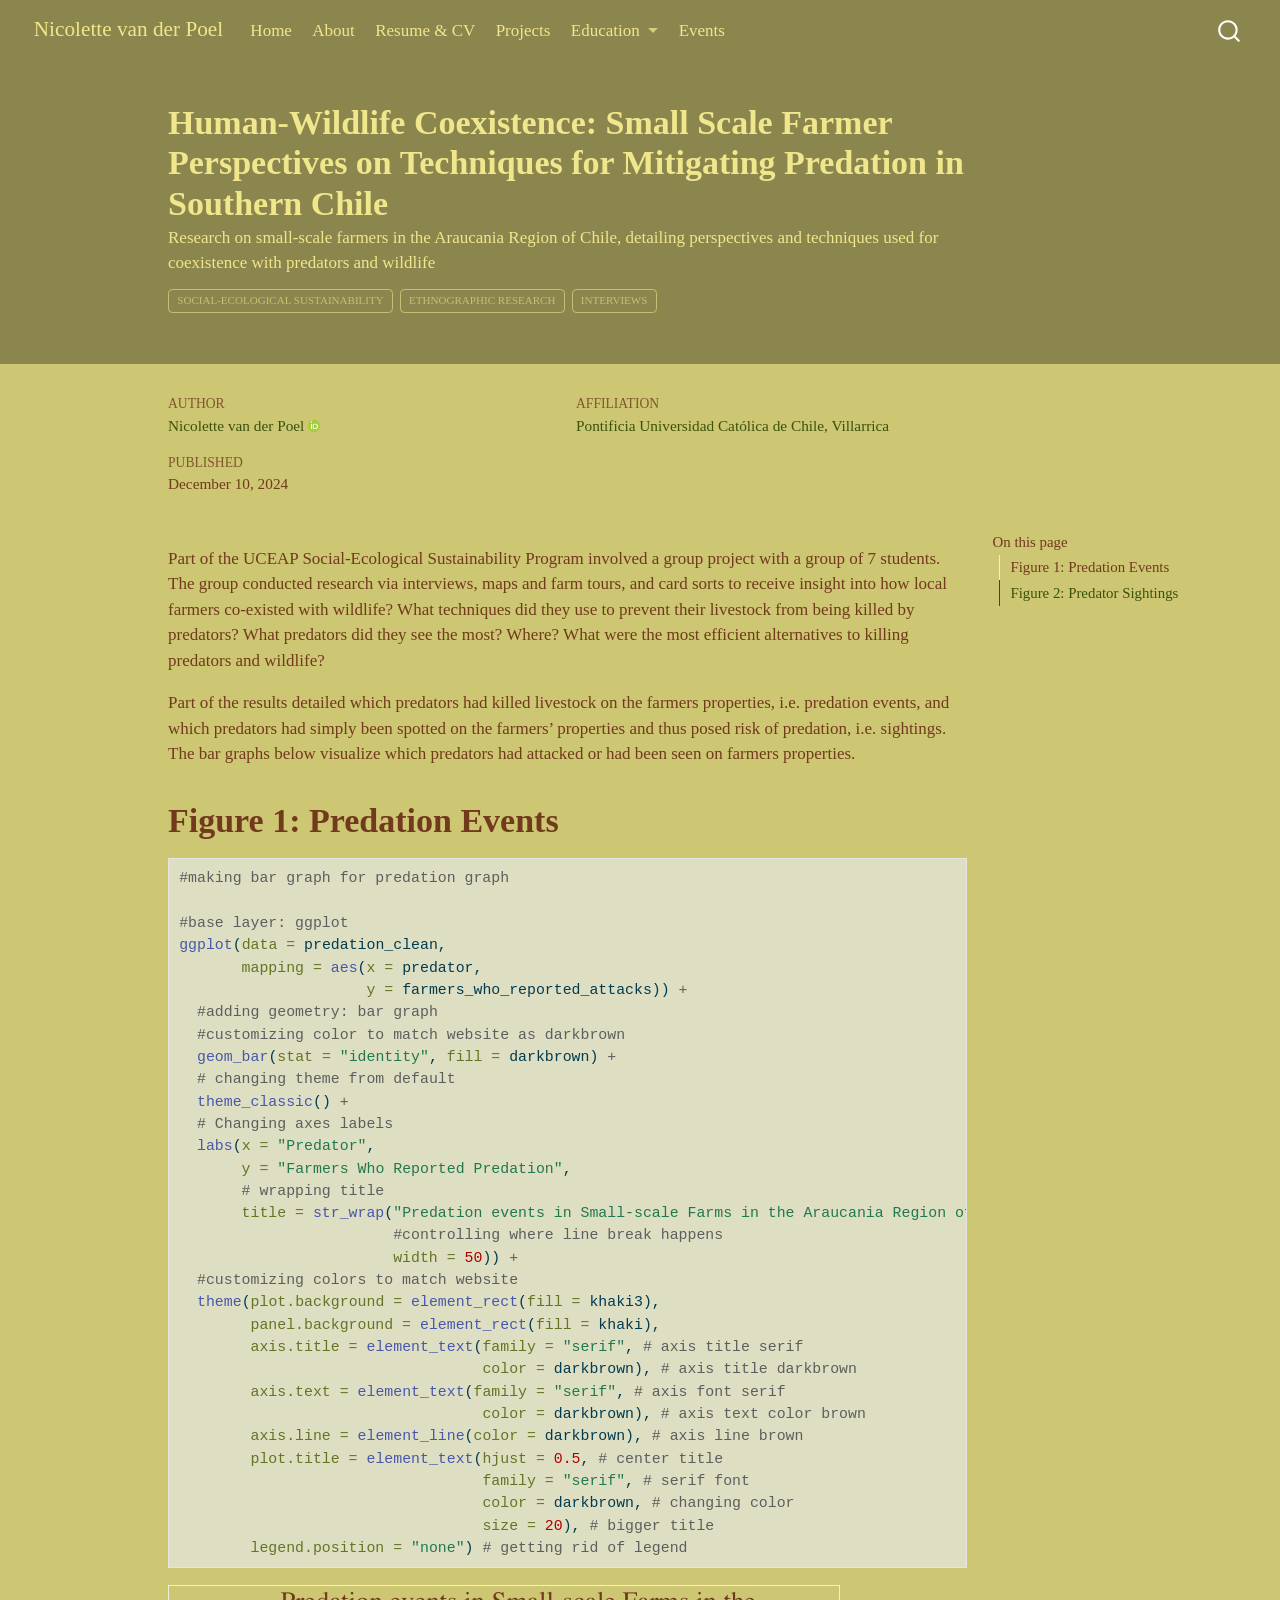
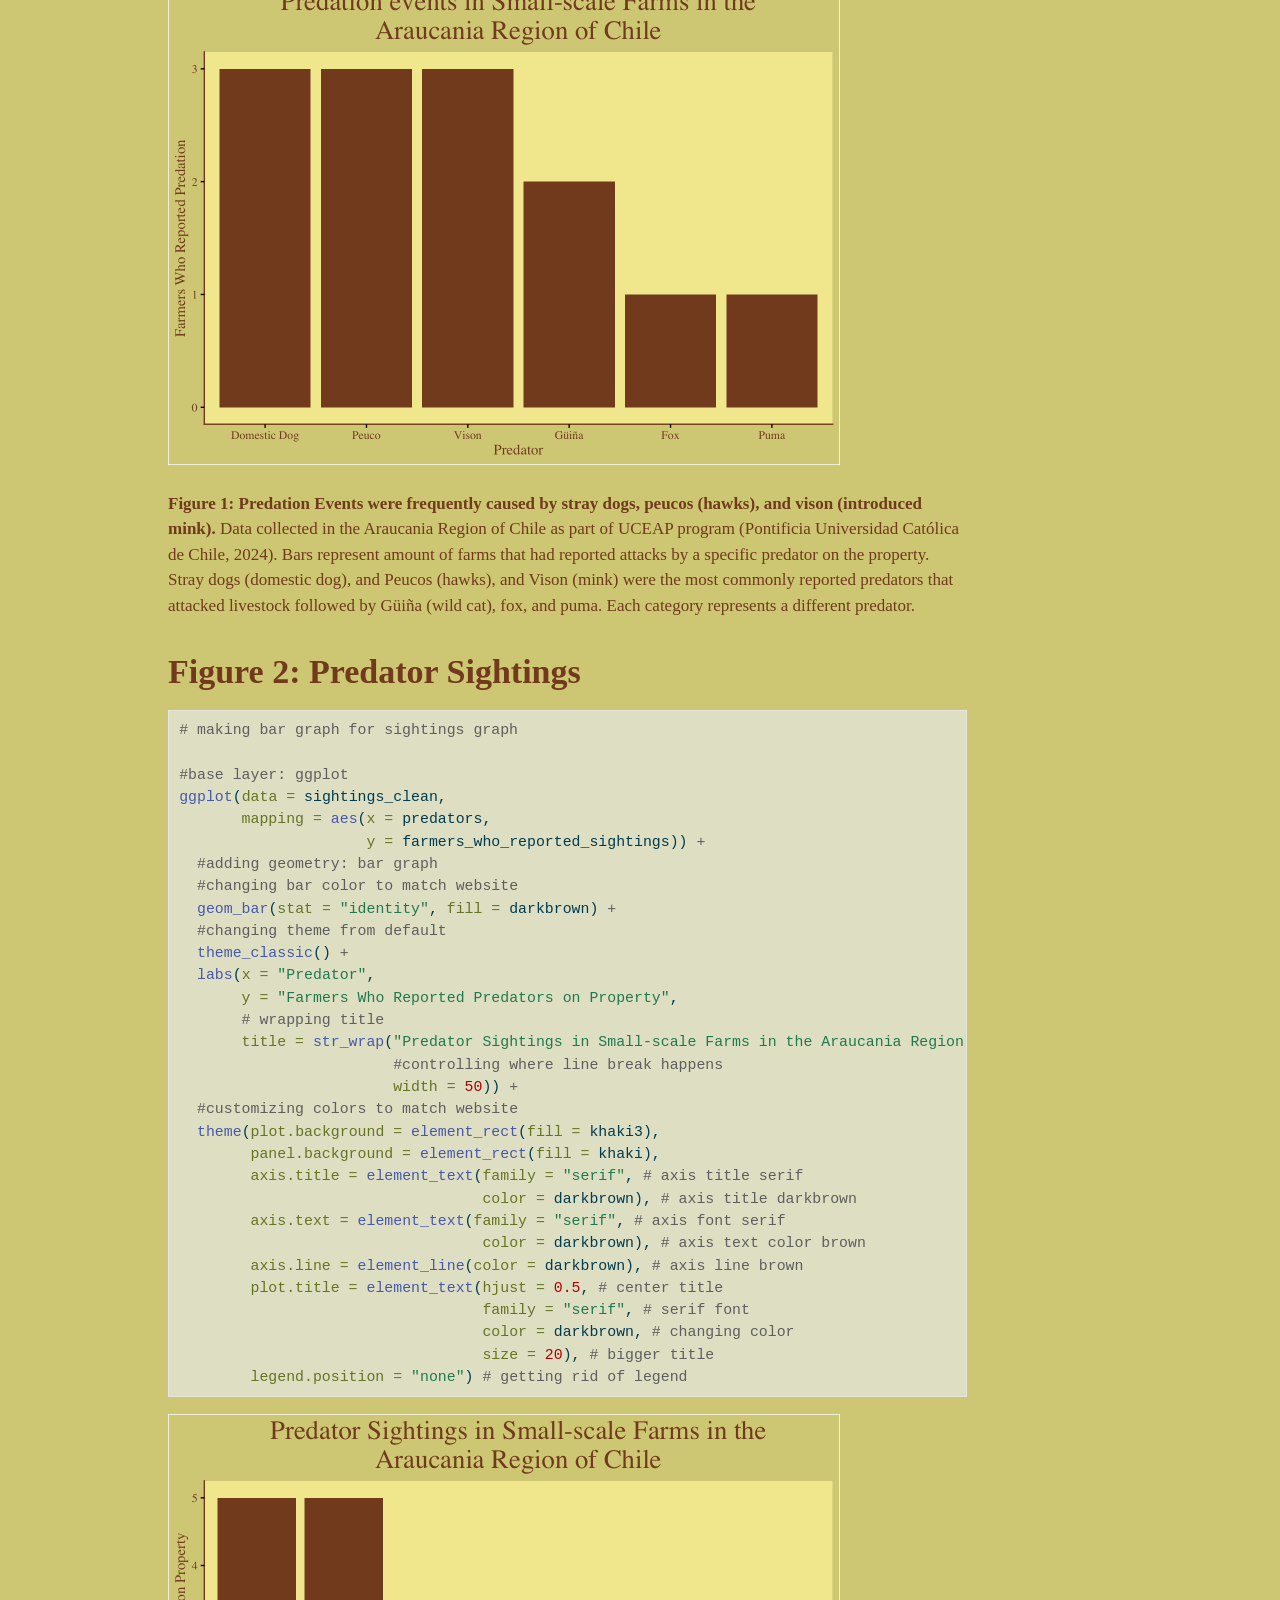
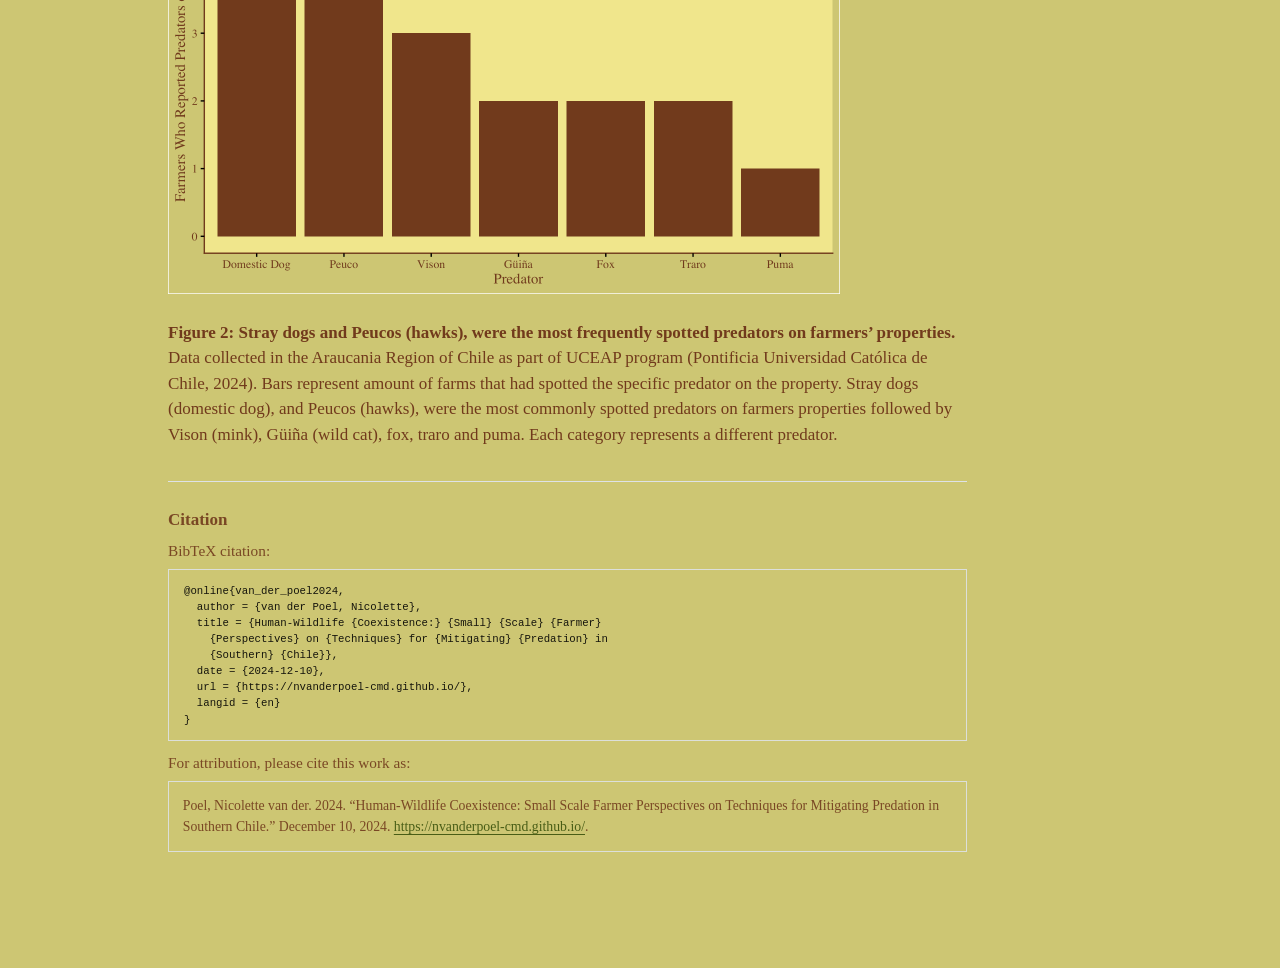
==== commit 4374875b: "adding context and captions to coexistence visualizations" ====
--- a/docs/projects/2024-fall-coexistence/index.html
+++ b/docs/projects/2024-fall-coexistence/index.html
@@ -224,8 +224,15 @@
   </header><div id="quarto-content" class="quarto-container page-columns page-rows-contents page-layout-article page-navbar">
 <!-- sidebar -->
 <!-- margin-sidebar -->
-    <div id="quarto-margin-sidebar" class="sidebar margin-sidebar zindex-bottom">
-        
+    <div id="quarto-margin-sidebar" class="sidebar margin-sidebar">
+        <nav id="TOC" role="doc-toc" class="toc-active">
+    <h2 id="toc-title">On this page</h2>
+   
+  <ul>
+  <li><a href="#figure-1-predation-events" id="toc-figure-1-predation-events" class="nav-link active" data-scroll-target="#figure-1-predation-events">Figure 1: Predation Events</a></li>
+  <li><a href="#figure-2-predator-sightings" id="toc-figure-2-predator-sightings" class="nav-link" data-scroll-target="#figure-2-predator-sightings">Figure 2: Predator Sightings</a></li>
+  </ul>
+</nav>
     </div>
 <!-- main -->
 <main class="content quarto-banner-title-block" id="quarto-document-content">
@@ -234,6 +241,10 @@
 
 
 
+<p>Part of the UCEAP Social-Ecological Sustainability Program involved a group project with a group of 7 students. The group conducted research via interviews, maps and farm tours, and card sorts to receive insight into how local farmers co-existed with wildlife? What techniques did they use to prevent their livestock from being killed by predators? What predators did they see the most? Where? What were the most efficient alternatives to killing predators and wildlife?</p>
+<p>Part of the results detailed which predators had killed livestock on the farmers properties, i.e.&nbsp;predation events, and which predators had simply been spotted on the farmers’ properties and thus posed risk of predation, i.e.&nbsp;sightings. The bar graphs below visualize which predators had attacked or had been seen on farmers properties.</p>
+<section id="figure-1-predation-events" class="level1">
+<h1>Figure 1: Predation Events</h1>
 <div class="cell">
 <div class="code-copy-outer-scaffold"><div class="sourceCode cell-code" id="cb1"><pre class="sourceCode r code-with-copy"><code class="sourceCode r"><span id="cb1-1"><a href="#cb1-1" aria-hidden="true" tabindex="-1"></a><span class="co">#making bar graph for predation graph</span></span>
 <span id="cb1-2"><a href="#cb1-2" aria-hidden="true" tabindex="-1"></a></span>
@@ -274,6 +285,10 @@
 </div>
 </div>
 </div>
+<p><strong>Figure 1: Predation Events were frequently caused by stray dogs, peucos (hawks), and vison (introduced mink).</strong> Data collected in the Araucania Region of Chile as part of UCEAP program (Pontificia Universidad Católica de Chile, 2024). Bars represent amount of farms that had reported attacks by a specific predator on the property. Stray dogs (domestic dog), and Peucos (hawks), and Vison (mink) were the most commonly reported predators that attacked livestock followed by Güiña (wild cat), fox, and puma. Each category represents a different predator.</p>
+</section>
+<section id="figure-2-predator-sightings" class="level1">
+<h1>Figure 2: Predator Sightings</h1>
 <div class="cell">
 <div class="code-copy-outer-scaffold"><div class="sourceCode cell-code" id="cb2"><pre class="sourceCode r code-with-copy"><code class="sourceCode r"><span id="cb2-1"><a href="#cb2-1" aria-hidden="true" tabindex="-1"></a><span class="co"># making bar graph for sightings graph</span></span>
 <span id="cb2-2"><a href="#cb2-2" aria-hidden="true" tabindex="-1"></a></span>
@@ -313,8 +328,10 @@
 </div>
 </div>
 </div>
-
-
+<p><strong>Figure 2: Stray dogs and Peucos (hawks), were the most frequently spotted predators on farmers’ properties.</strong> Data collected in the Araucania Region of Chile as part of UCEAP program (Pontificia Universidad Católica de Chile, 2024). Bars represent amount of farms that had spotted the specific predator on the property. Stray dogs (domestic dog), and Peucos (hawks), were the most commonly spotted predators on farmers properties followed by Vison (mink), Güiña (wild cat), fox, traro and puma. Each category represents a different predator.</p>
+
+
+</section>
 
 <div id="quarto-appendix" class="default"><section class="quarto-appendix-contents" id="quarto-citation"><h2 class="anchored quarto-appendix-heading">Citation</h2><div><div class="quarto-appendix-secondary-label">BibTeX citation:</div><pre class="sourceCode code-with-copy quarto-appendix-bibtex"><code class="sourceCode bibtex">@online{van_der_poel2024,
   author = {van der Poel, Nicolette},
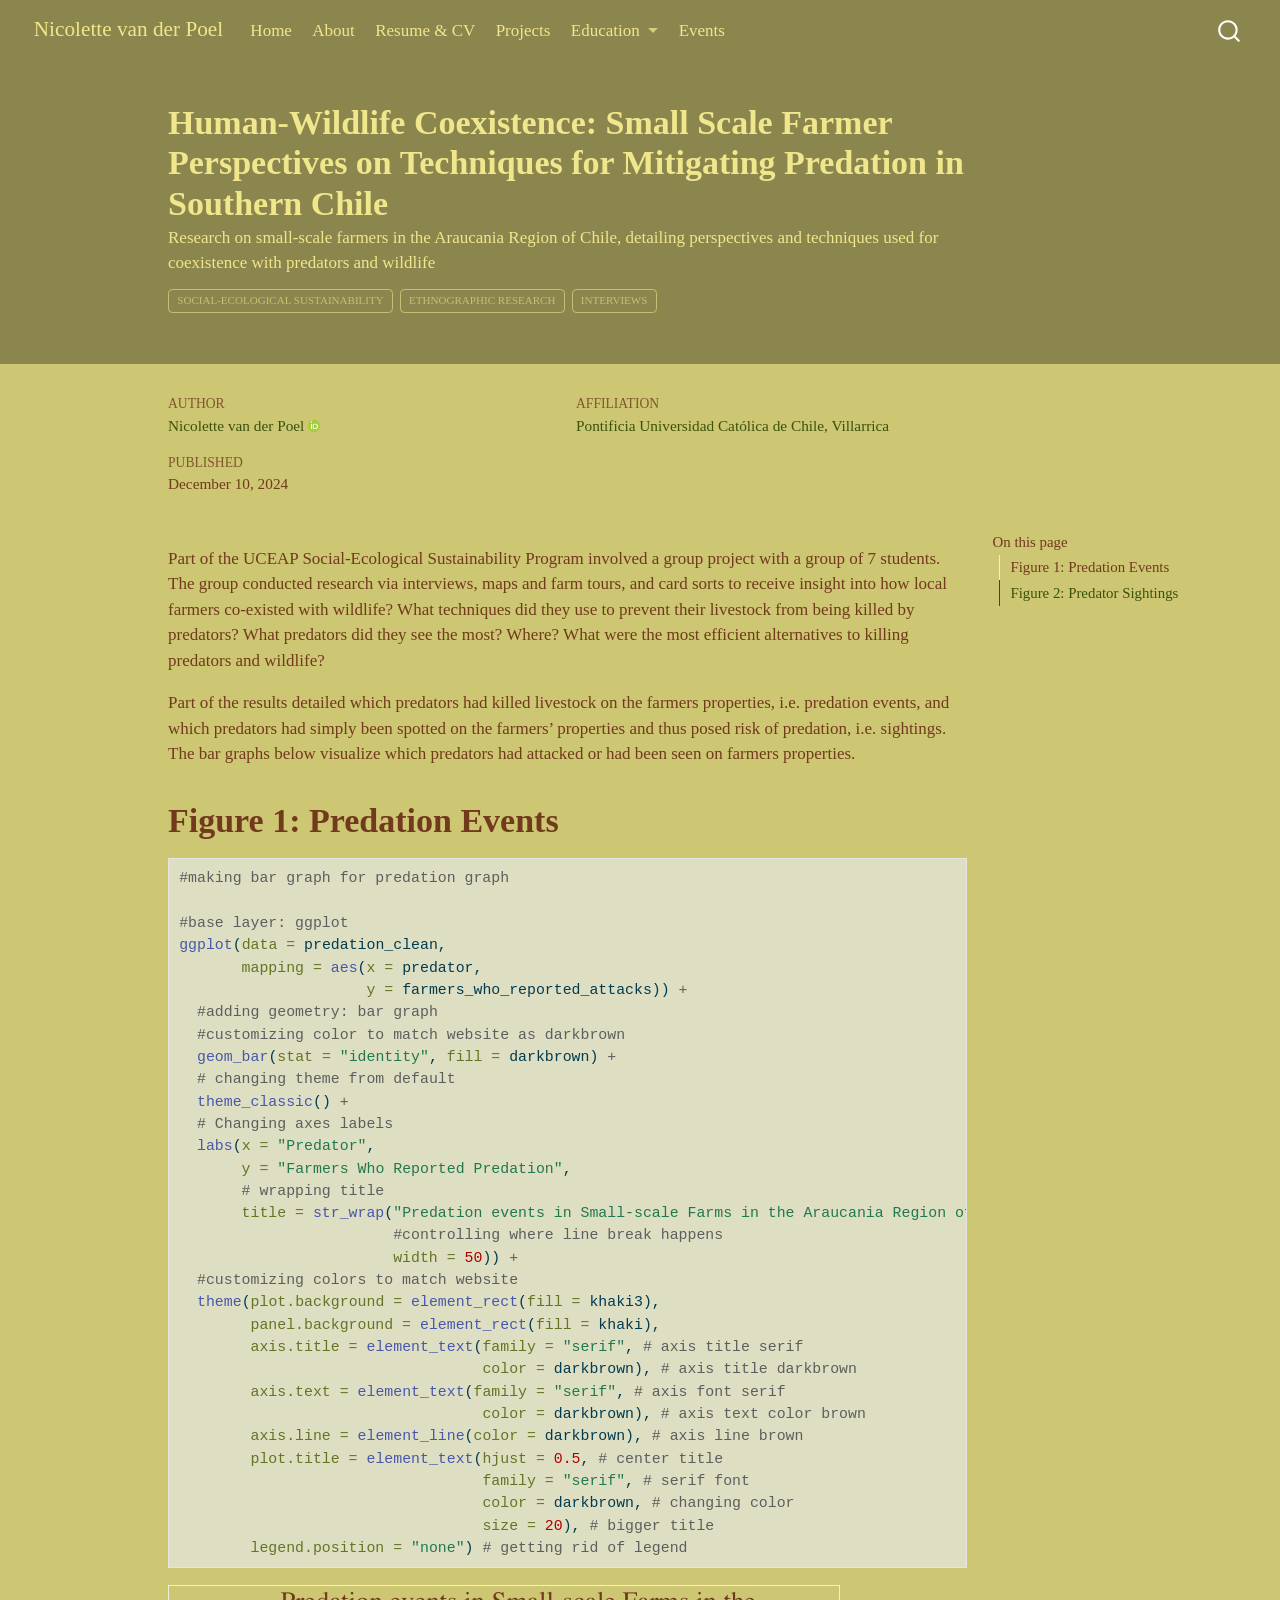
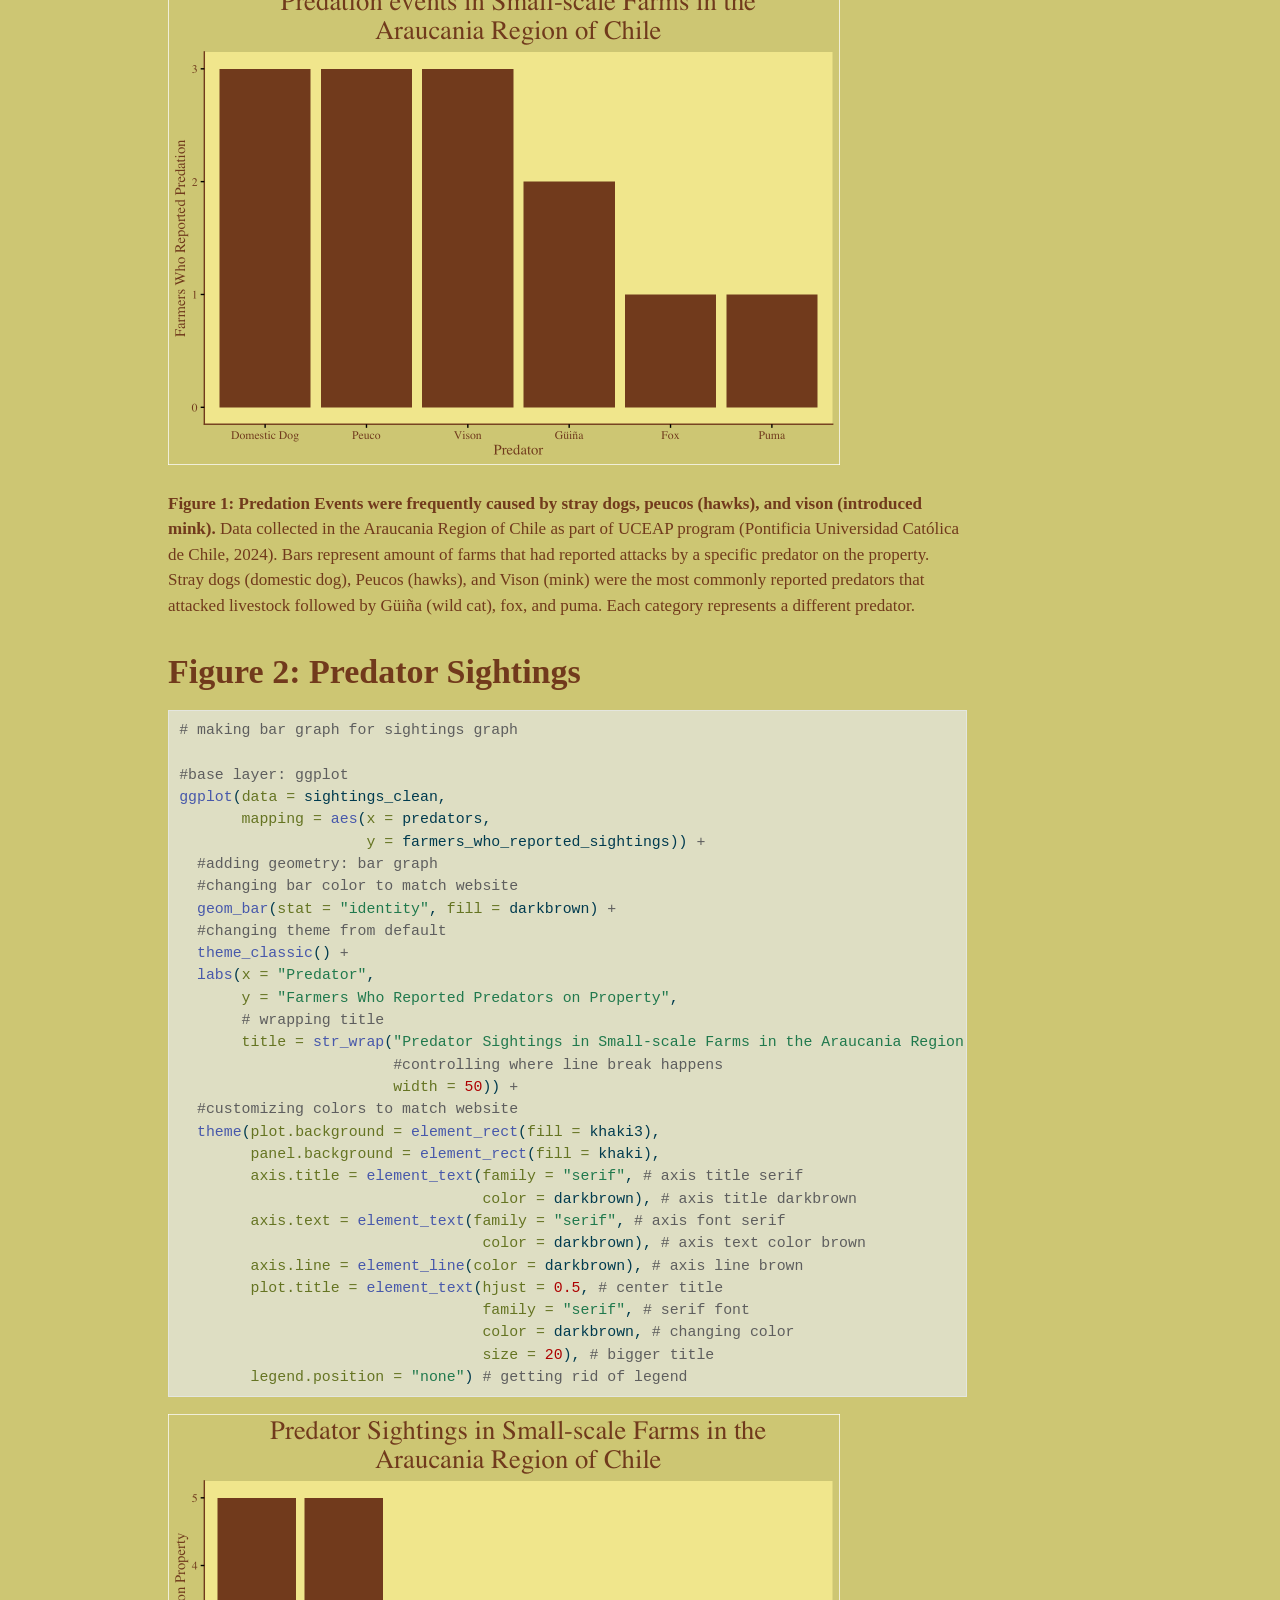
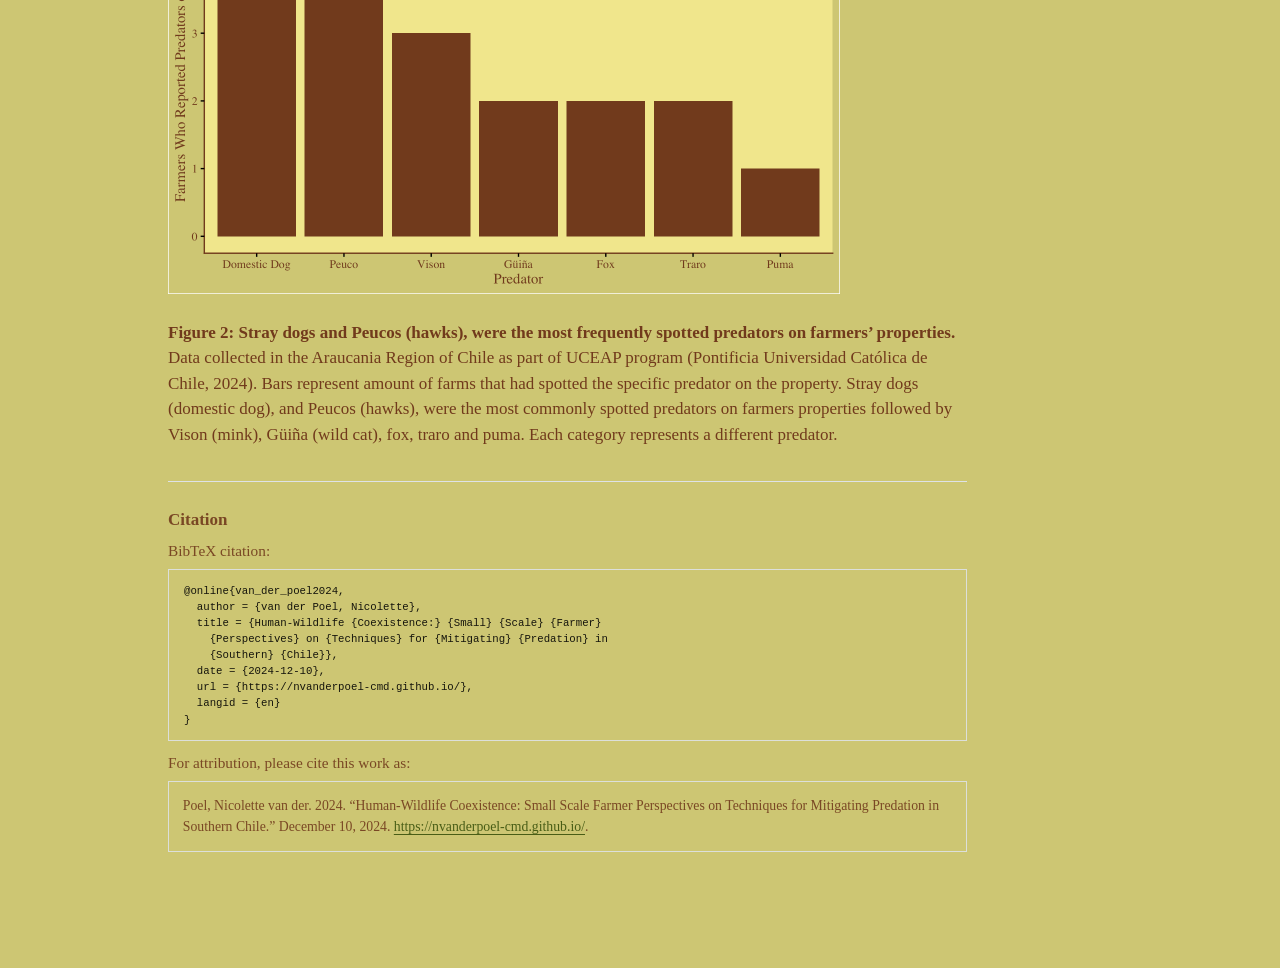
==== commit 50f0384d: "organizing photos in about section and fixing typos" ====
--- a/docs/projects/2024-fall-coexistence/index.html
+++ b/docs/projects/2024-fall-coexistence/index.html
@@ -285,7 +285,7 @@
 </div>
 </div>
 </div>
-<p><strong>Figure 1: Predation Events were frequently caused by stray dogs, peucos (hawks), and vison (introduced mink).</strong> Data collected in the Araucania Region of Chile as part of UCEAP program (Pontificia Universidad Católica de Chile, 2024). Bars represent amount of farms that had reported attacks by a specific predator on the property. Stray dogs (domestic dog), and Peucos (hawks), and Vison (mink) were the most commonly reported predators that attacked livestock followed by Güiña (wild cat), fox, and puma. Each category represents a different predator.</p>
+<p><strong>Figure 1: Predation Events were frequently caused by stray dogs, peucos (hawks), and vison (introduced mink).</strong> Data collected in the Araucania Region of Chile as part of UCEAP program (Pontificia Universidad Católica de Chile, 2024). Bars represent amount of farms that had reported attacks by a specific predator on the property. Stray dogs (domestic dog), Peucos (hawks), and Vison (mink) were the most commonly reported predators that attacked livestock followed by Güiña (wild cat), fox, and puma. Each category represents a different predator.</p>
 </section>
 <section id="figure-2-predator-sightings" class="level1">
 <h1>Figure 2: Predator Sightings</h1>
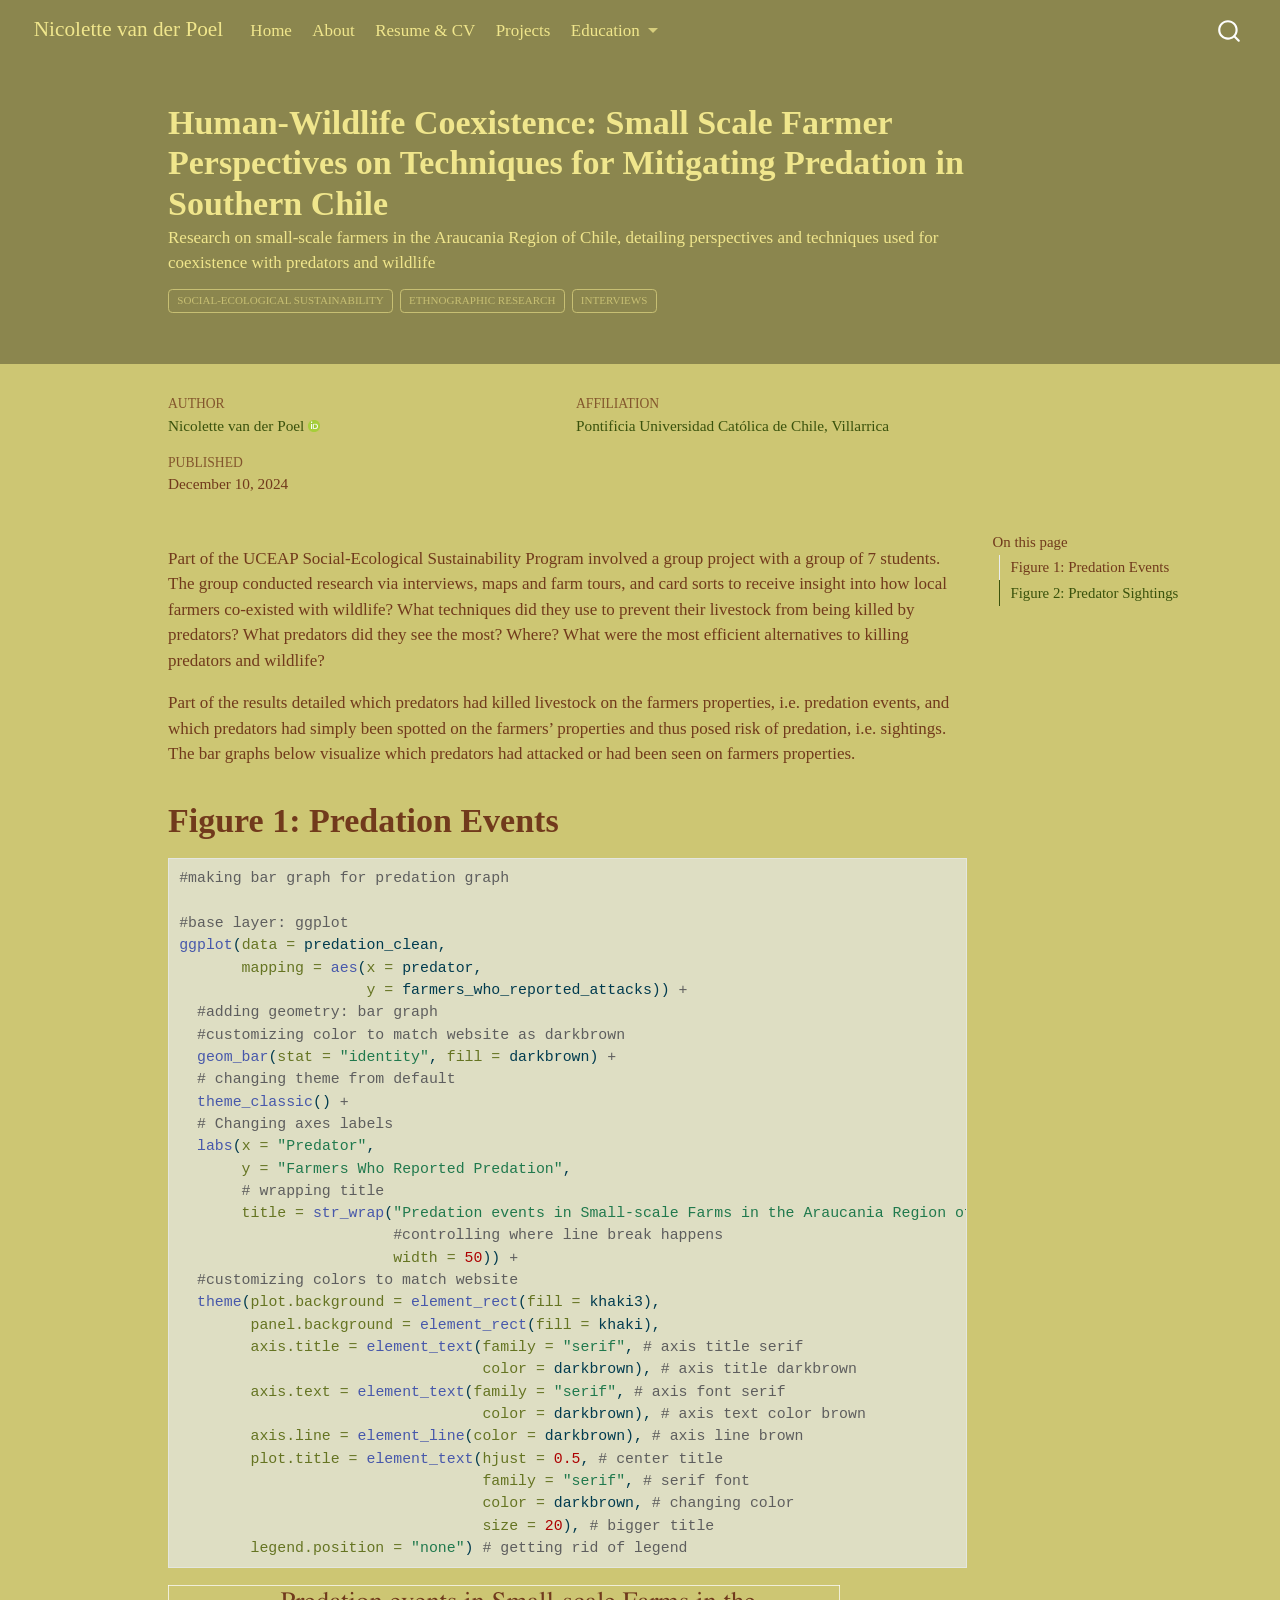
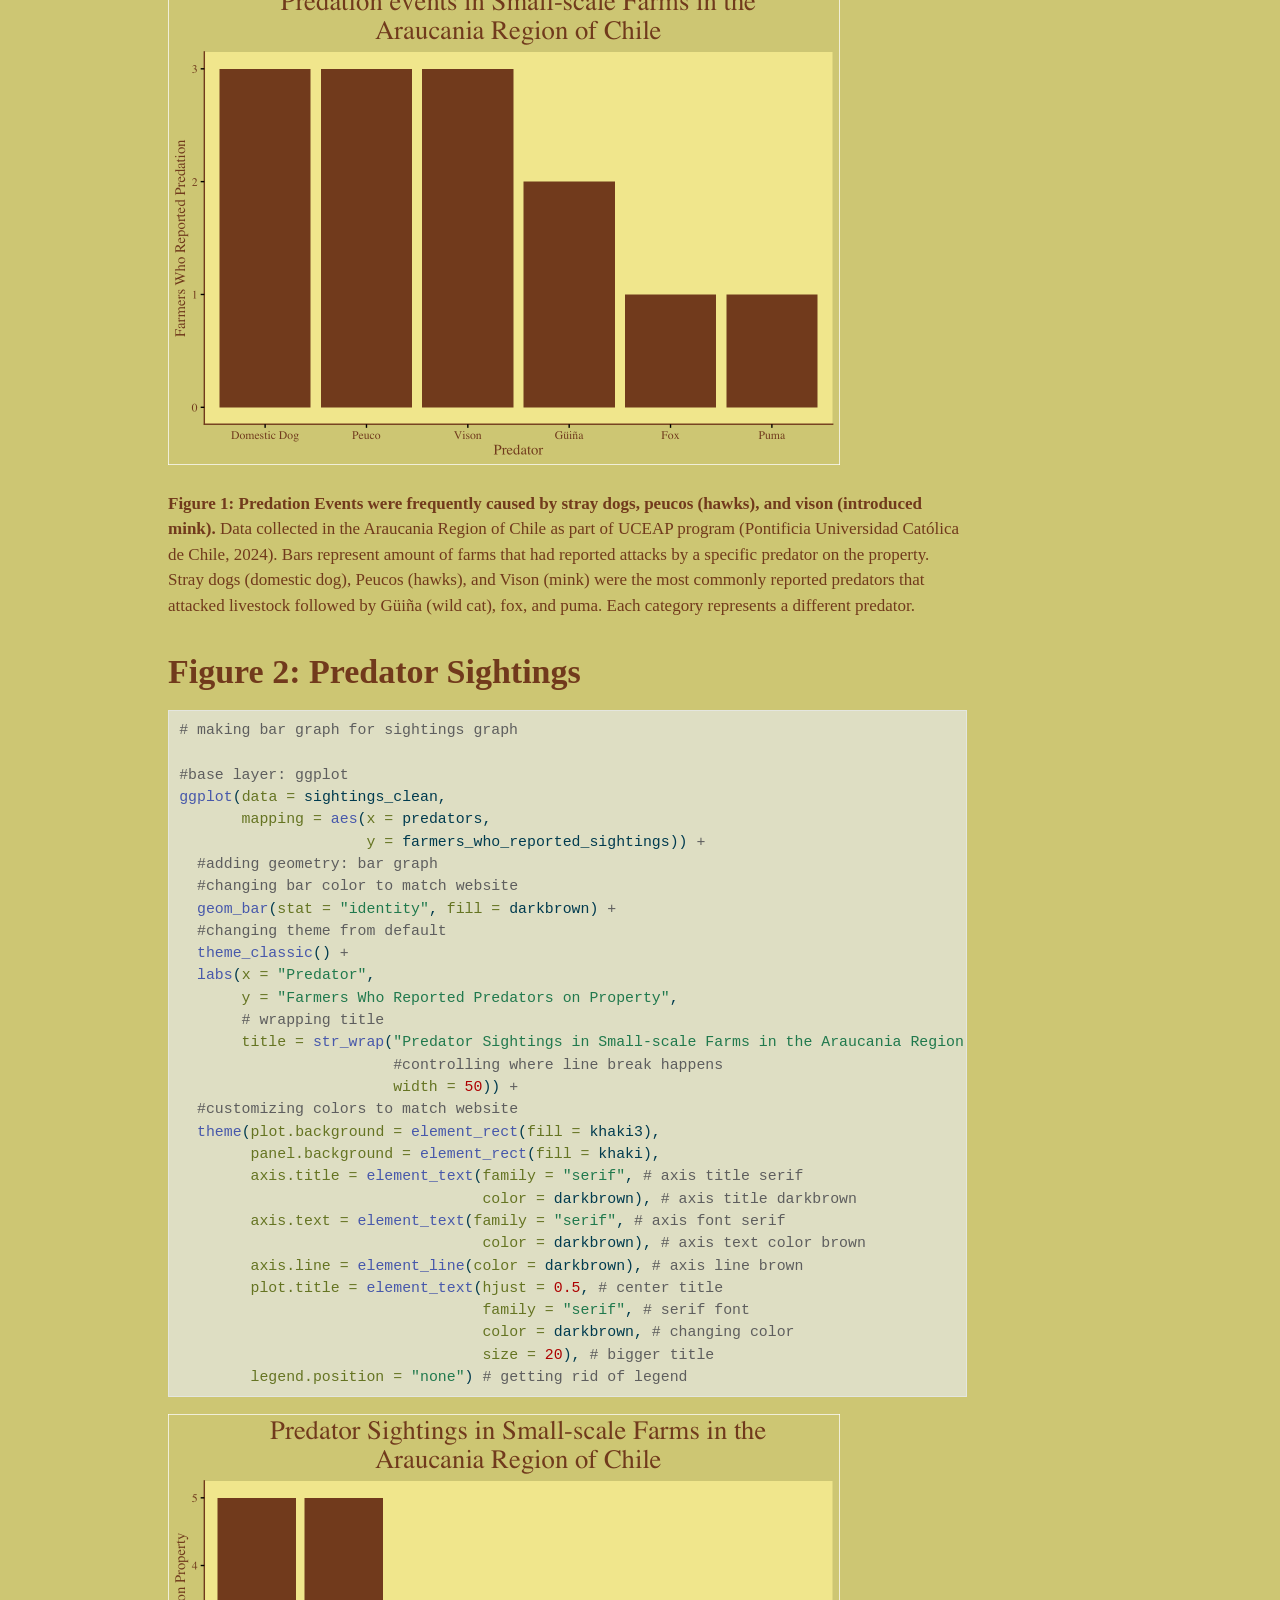
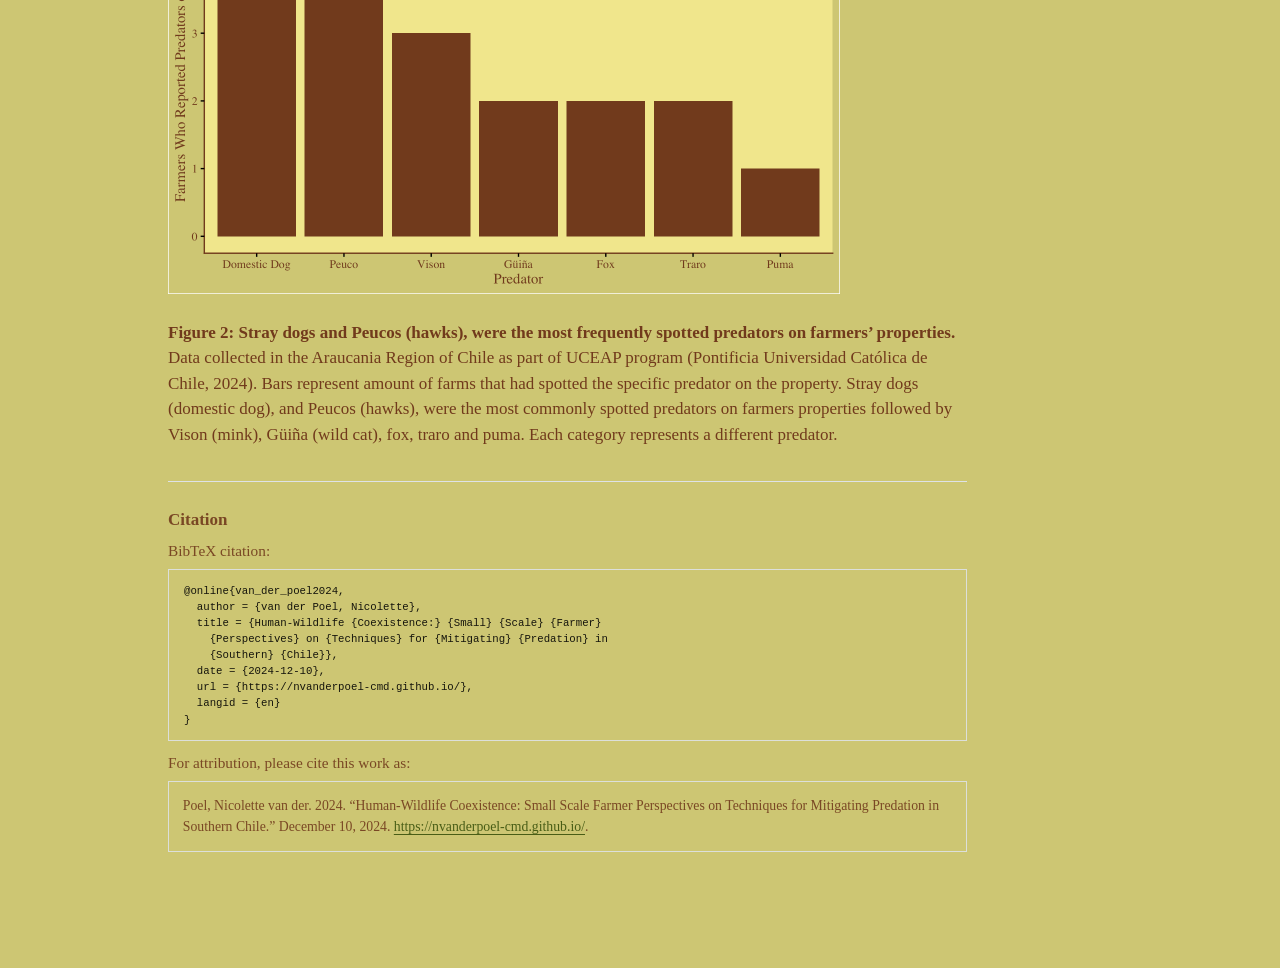
==== commit fde7e20f: "rendering website" ====
--- a/docs/projects/2024-fall-coexistence/index.html
+++ b/docs/projects/2024-fall-coexistence/index.html
@@ -161,11 +161,6 @@
   </li>  
     </ul>
   </li>
-  <li class="nav-item">
-    <span class="nav-link">
-<span class="menu-text">Events</span>
-    </span>
-  </li>  
 </ul>
           </div> <!-- /navcollapse -->
             <div class="quarto-navbar-tools">
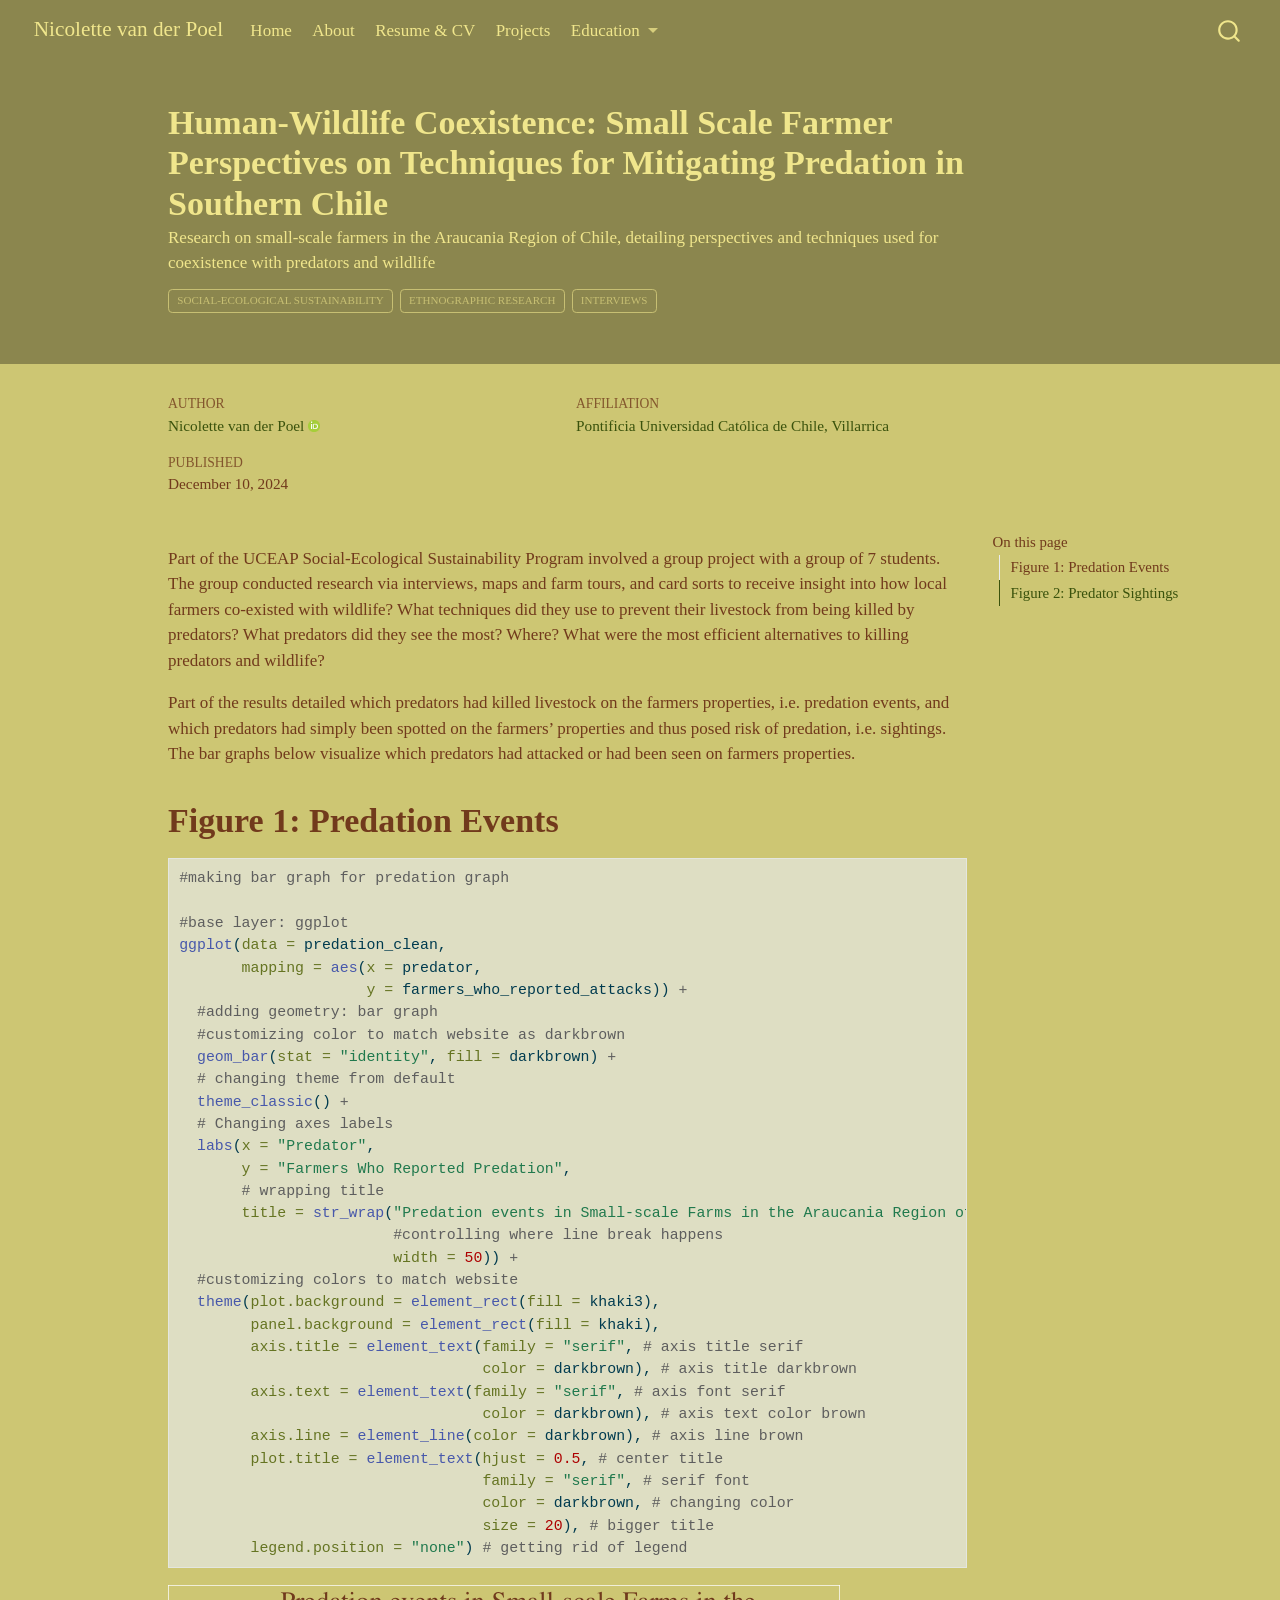
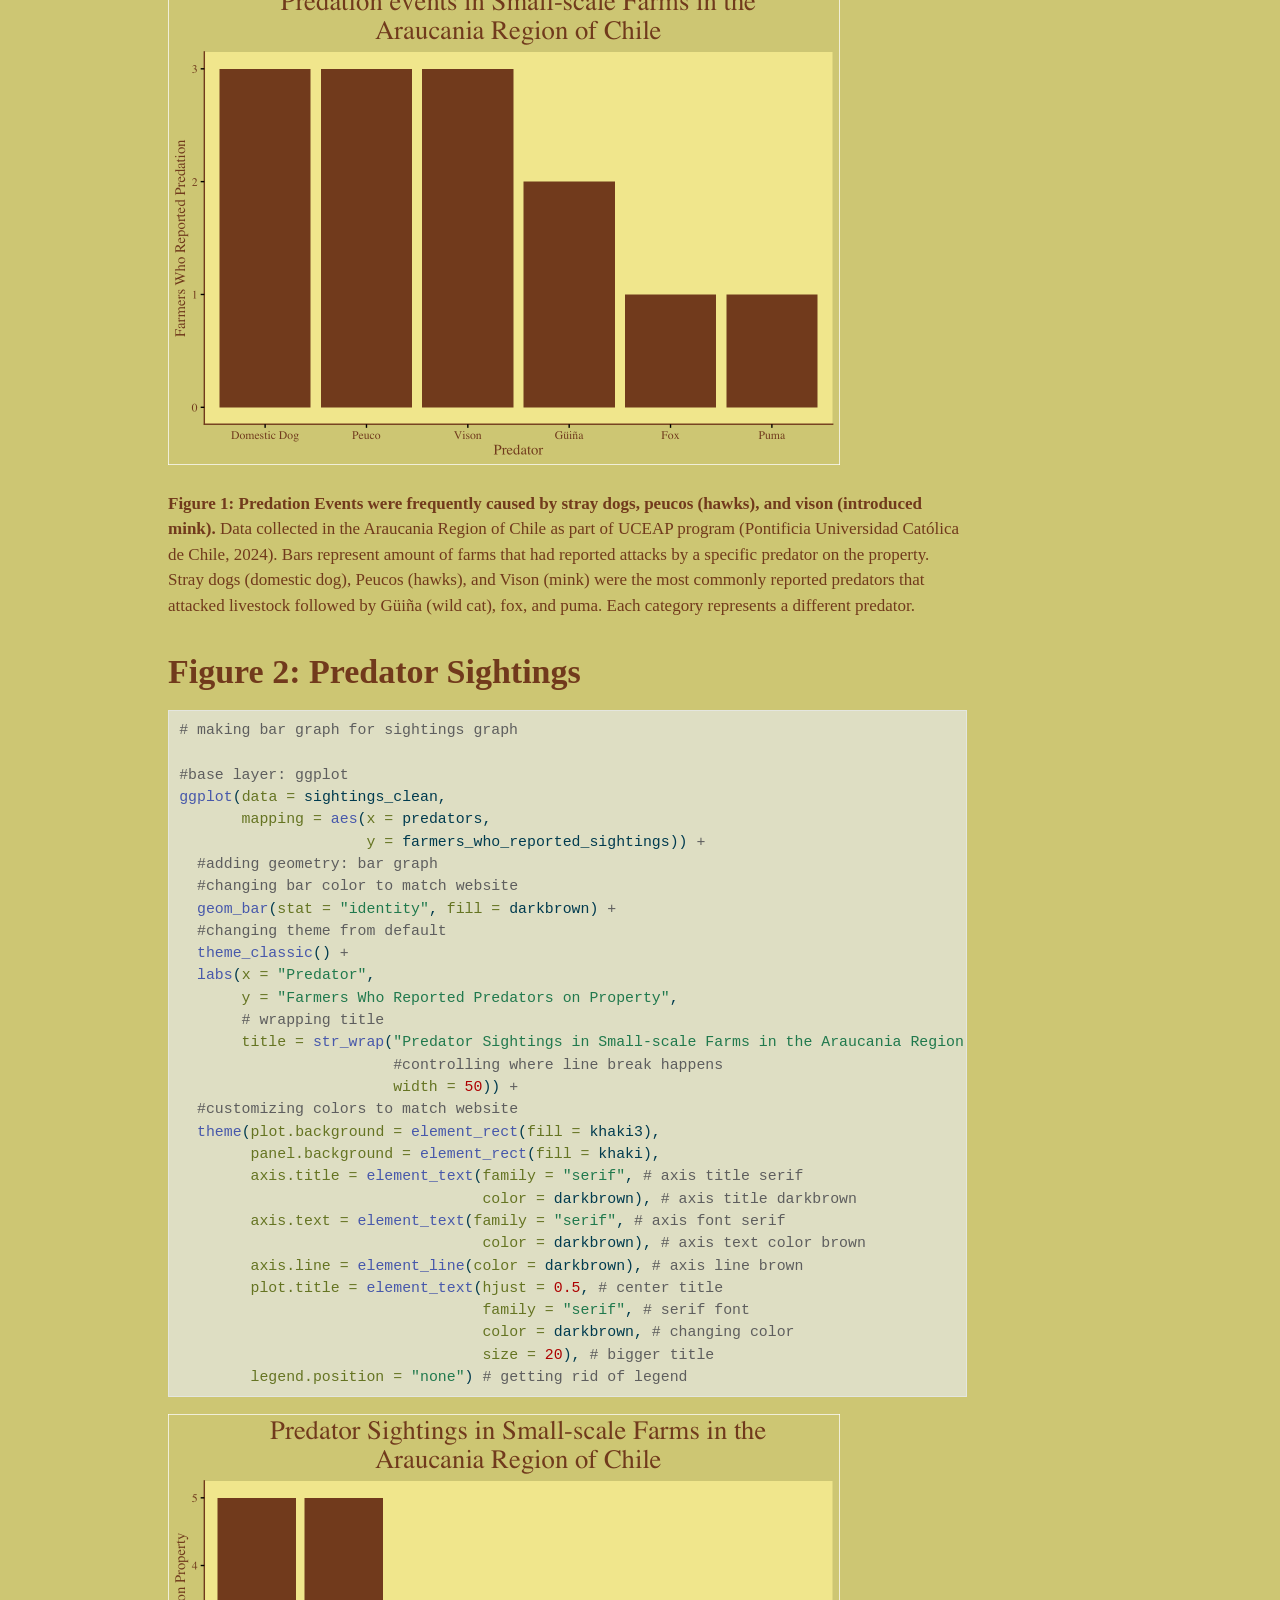
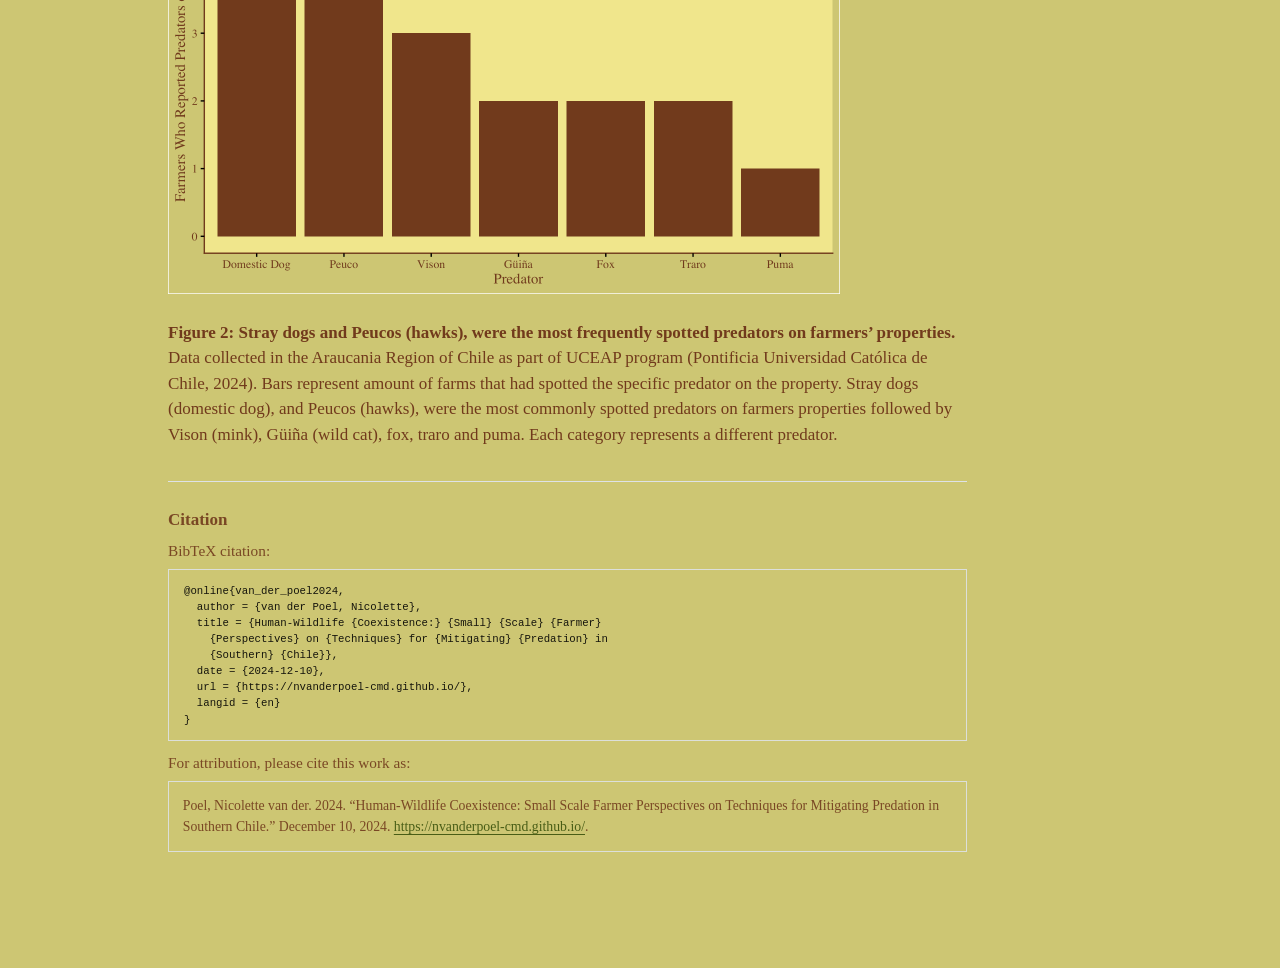
==== commit 77c0e2c6: "rendering website" ====
--- a/docs/projects/2024-fall-coexistence/index.html
+++ b/docs/projects/2024-fall-coexistence/index.html
@@ -78,7 +78,7 @@
 <link href="../../site_libs/quarto-html/quarto-syntax-highlighting-7b89279ff1a6dce999919e0e67d4d9ec.css" rel="stylesheet" id="quarto-text-highlighting-styles">
 <script src="../../site_libs/bootstrap/bootstrap.min.js"></script>
 <link href="../../site_libs/bootstrap/bootstrap-icons.css" rel="stylesheet">
-<link href="../../site_libs/bootstrap/bootstrap-6fc08f0b5b0c1828bf74d64142d1db09.min.css" rel="stylesheet" append-hash="true" id="quarto-bootstrap" data-mode="light">
+<link href="../../site_libs/bootstrap/bootstrap-db6f4061c0c87a565752037946c403bd.min.css" rel="stylesheet" append-hash="true" id="quarto-bootstrap" data-mode="light">
 <script id="quarto-search-options" type="application/json">{
   "location": "navbar",
   "copy-button": false,
